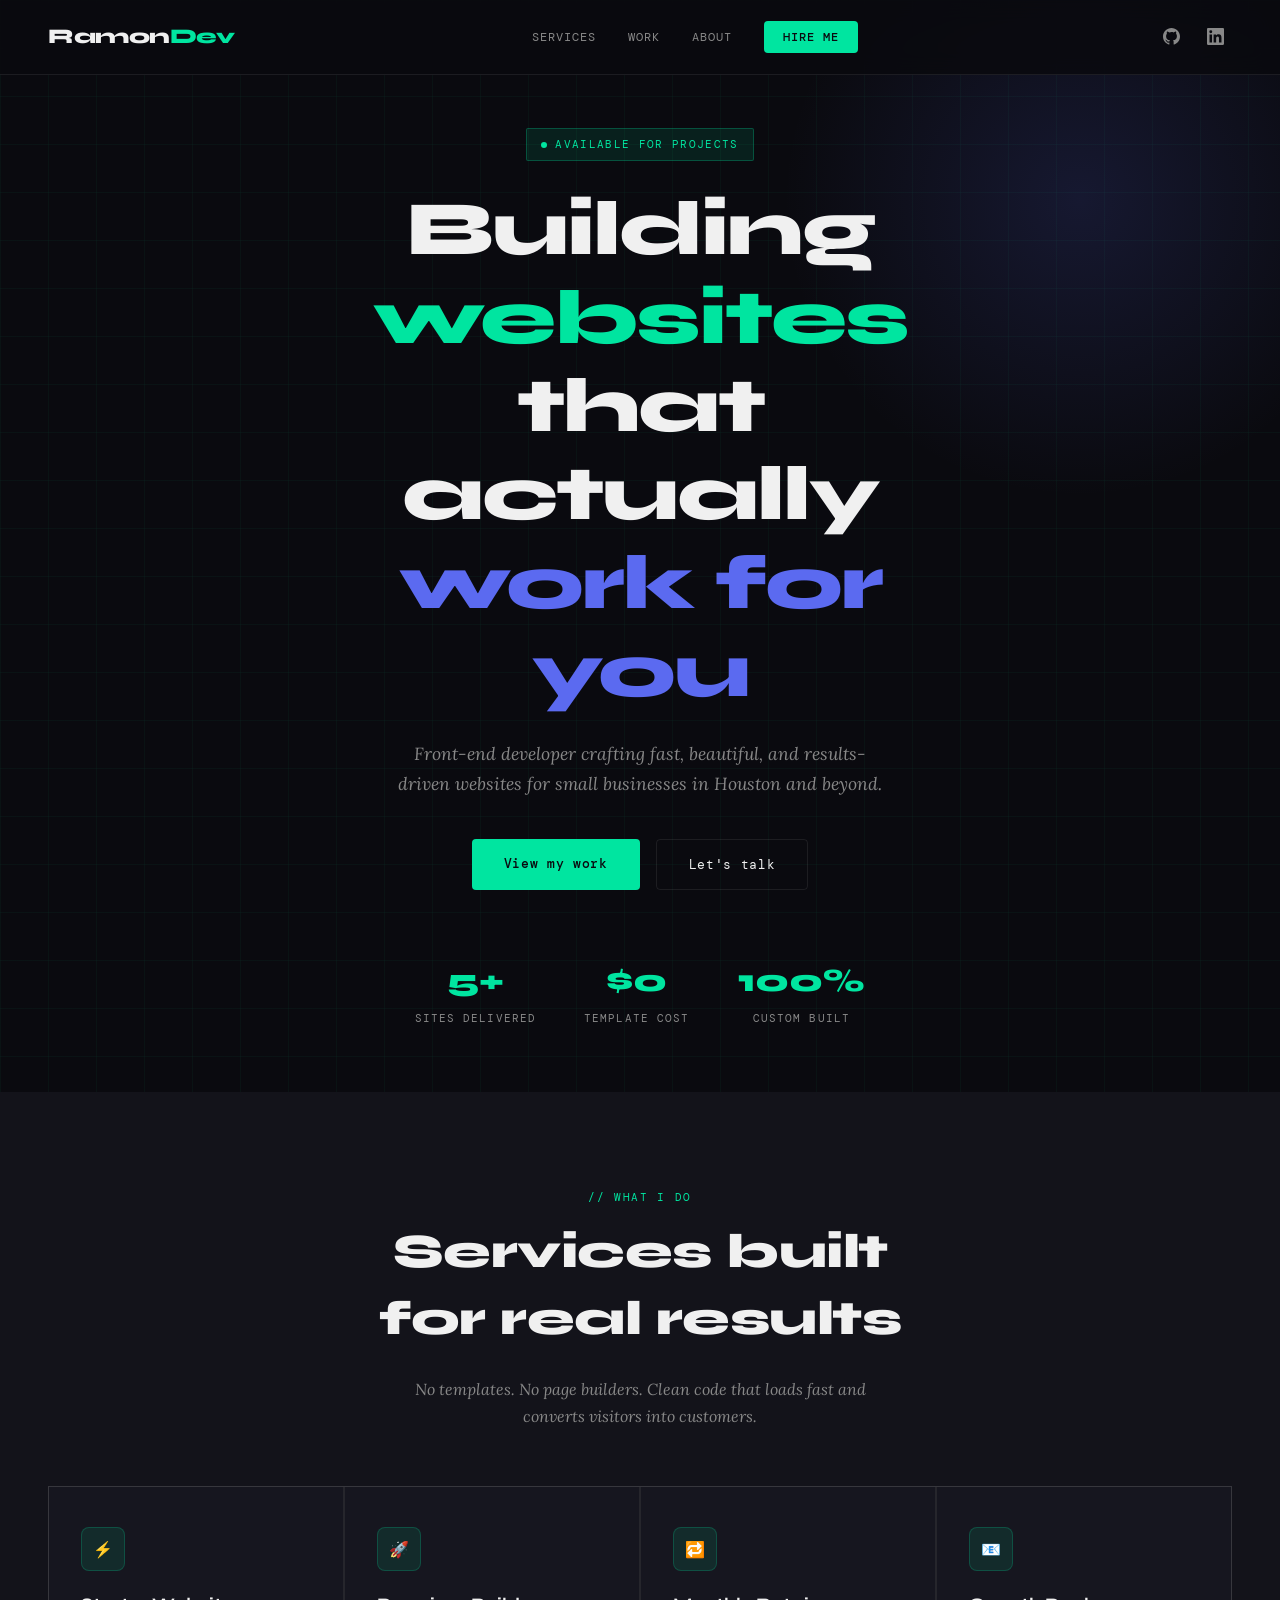
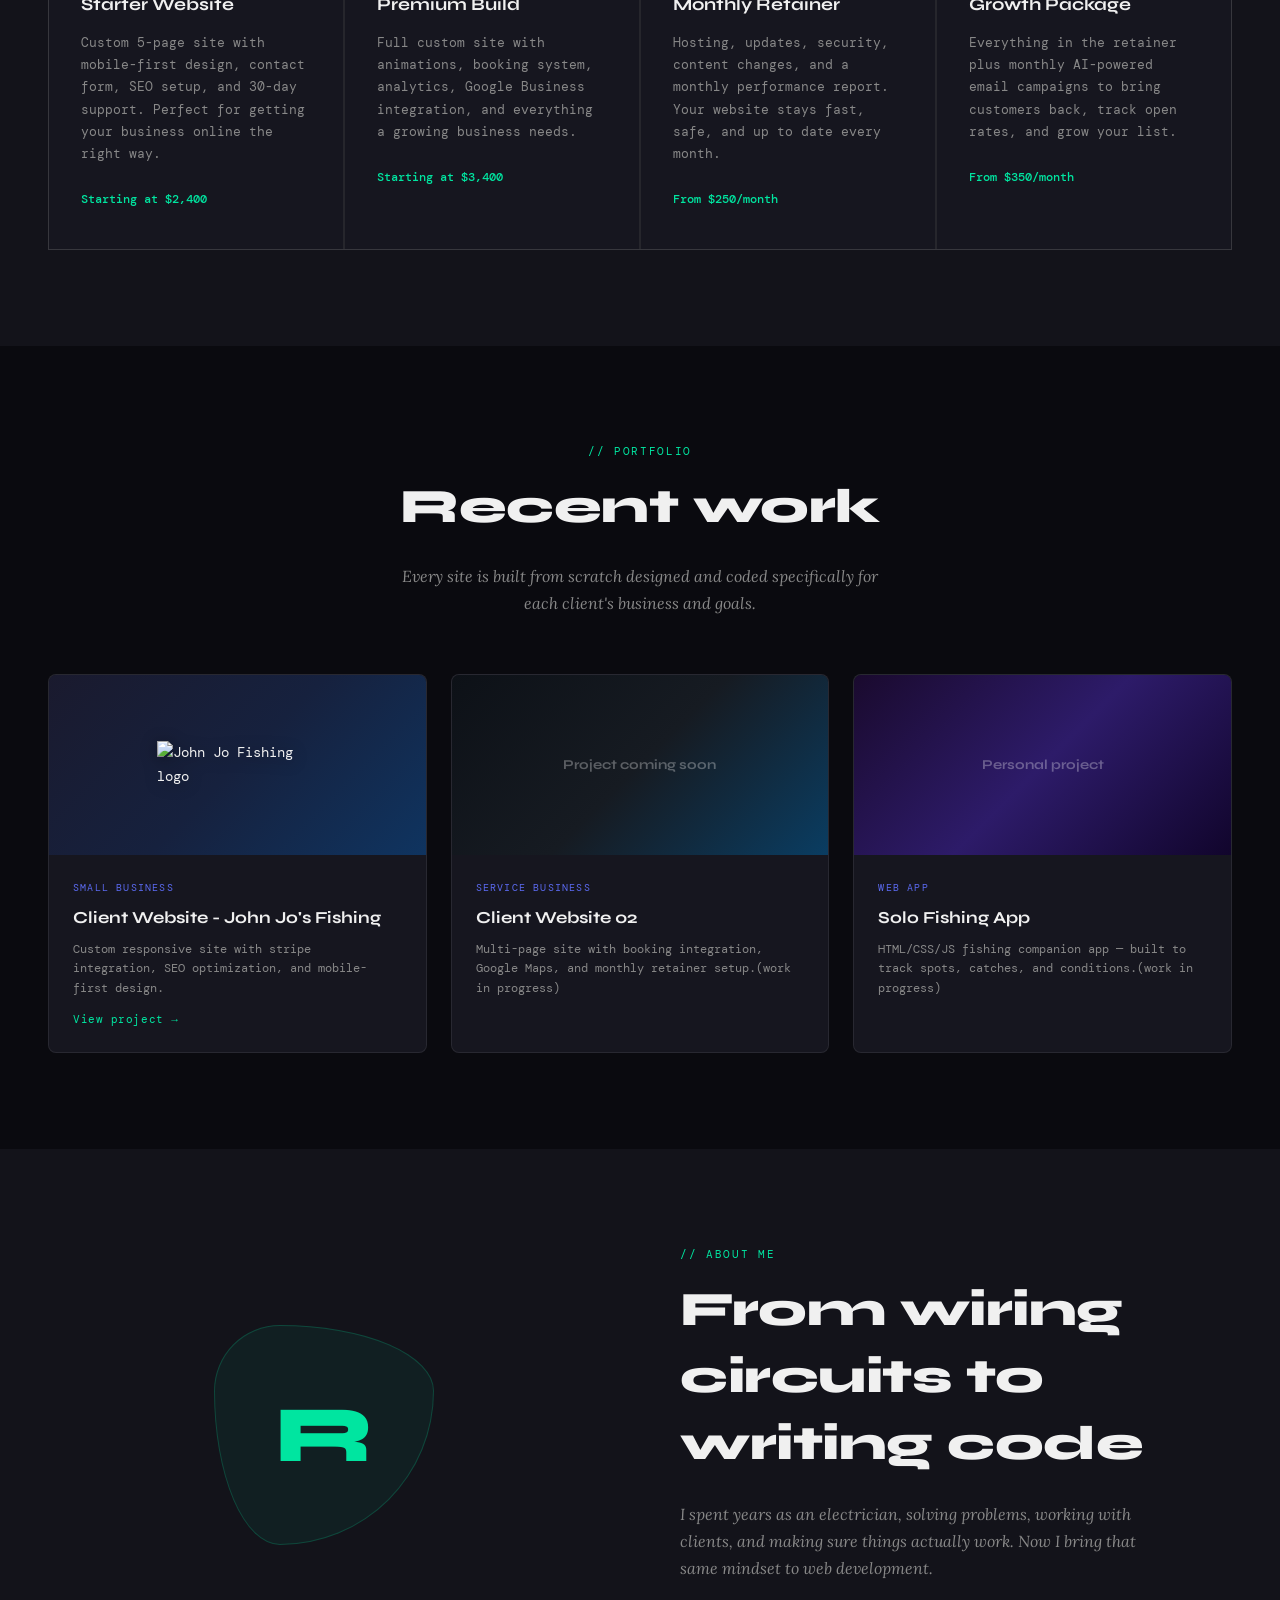
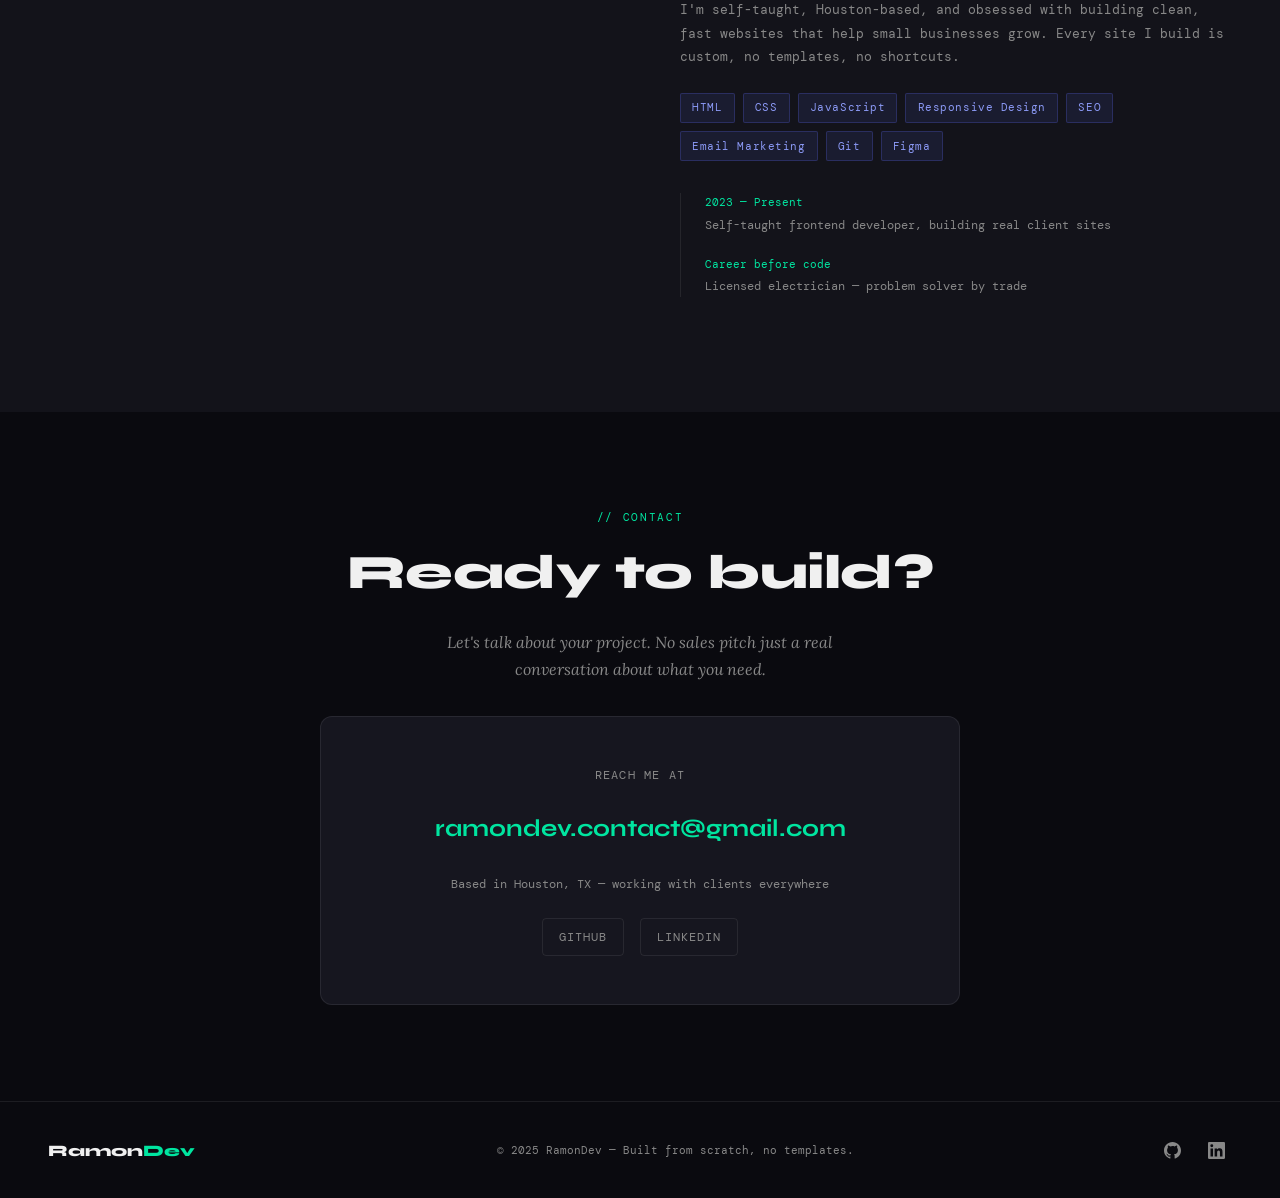
==== index.html @ f4256944 "Initial commit — RamonDev portfolio site" ====
<!DOCTYPE html>
<html lang="en">
<head>
<meta charset="UTF-8">
<meta name="viewport" content="width=device-width, initial-scale=1.0">
<meta name="description" content="Ramon Medina Jr — Front-end developer crafting fast, custom websites for small businesses in Houston and beyond. No templates, no shortcuts.">
<title>RamonDev</title>
<link rel="preconnect" href="https://fonts.googleapis.com">
<link rel="preconnect" href="https://fonts.gstatic.com" crossorigin>
<link href="https://fonts.googleapis.com/css2?family=Syne:wght@400;700;800&family=DM+Mono:wght@400;500&family=Lora:ital,wght@0,400;1,400&display=swap" rel="stylesheet">
<link rel="stylesheet" href="style.css">
<link rel="icon" type="image/svg+xml" href="favicon.svg">
</head>
<body>

<nav>
  <div class="logo">Ramon<span>Dev</span></div>
  <ul id="nav-menu">
    <li><a href="#services">Services</a></li>
    <li><a href="#work">Work</a></li>
    <li><a href="#about">About</a></li>
    <li><a href="#contact" class="nav-cta">Hire me</a></li>
  </ul>
  <div class="nav-social">
    <a href="https://github.com/Ramonmed97" target="_blank" rel="noopener noreferrer" aria-label="GitHub" class="social-icon-link">
      <svg viewBox="0 0 24 24" fill="currentColor" aria-hidden="true"><path d="M12 0C5.374 0 0 5.373 0 12c0 5.302 3.438 9.8 8.207 11.387.599.111.793-.261.793-.577v-2.234c-3.338.726-4.033-1.416-4.033-1.416-.546-1.387-1.333-1.756-1.333-1.756-1.089-.745.083-.729.083-.729 1.205.084 1.839 1.237 1.839 1.237 1.07 1.834 2.807 1.304 3.492.997.107-.775.418-1.305.762-1.604-2.665-.305-5.467-1.334-5.467-5.931 0-1.311.469-2.381 1.236-3.221-.124-.303-.535-1.524.117-3.176 0 0 1.008-.322 3.301 1.23A11.509 11.509 0 0112 5.803c1.02.005 2.047.138 3.006.404 2.291-1.552 3.297-1.23 3.297-1.23.653 1.653.242 2.874.118 3.176.77.84 1.235 1.911 1.235 3.221 0 4.609-2.807 5.624-5.479 5.921.43.372.823 1.102.823 2.222v3.293c0 .319.192.694.801.576C20.566 21.797 24 17.3 24 12c0-6.627-5.373-12-12-12z"/></svg>
    </a>
    <a href="https://www.linkedin.com/in/ramon-medina-jr-62a09b254/" target="_blank" rel="noopener noreferrer" aria-label="LinkedIn" class="social-icon-link">
      <svg viewBox="0 0 24 24" fill="currentColor" aria-hidden="true"><path d="M20.447 20.452h-3.554v-5.569c0-1.328-.027-3.037-1.852-3.037-1.853 0-2.136 1.445-2.136 2.939v5.667H9.351V9h3.414v1.561h.046c.477-.9 1.637-1.85 3.37-1.85 3.601 0 4.267 2.37 4.267 5.455v6.286zM5.337 7.433a2.062 2.062 0 01-2.063-2.065 2.064 2.064 0 112.063 2.065zm1.782 13.019H3.555V9h3.564v11.452zM22.225 0H1.771C.792 0 0 .774 0 1.729v20.542C0 23.227.792 24 1.771 24h20.451C23.2 24 24 23.227 24 22.271V1.729C24 .774 23.2 0 22.222 0h.003z"/></svg>
    </a>
  </div>
  <button class="hamburger" id="hamburger" aria-label="Toggle menu" aria-expanded="false">
    <span></span>
    <span></span>
    <span></span>
  </button>
</nav>

<!-- HERO -->
<section class="hero">
  <div class="hero-grid"></div>
  <div class="hero-glow"></div>
  <div class="hero-content">
    <div class="hero-badge">
      <div class="badge-dot"></div>
      Available for projects
    </div>
    <h1>
      Building <span class="accent">websites</span><br>
      that actually<br>
      <span class="accent2">work for you</span>
    </h1>
    <p class="hero-sub">
      Front-end developer crafting fast, beautiful, and results-driven websites for small businesses in Houston and beyond.
    </p>
    <div class="hero-actions">
      <a href="#work" class="btn-primary">View my work</a>
      <a href="#contact" class="btn-outline">Let's talk</a>
    </div>
    <div class="hero-stats">
      <div>
        <div class="stat-num">5+</div>
        <div class="stat-label">Sites delivered</div>
      </div>
      <div>
        <div class="stat-num">$0</div>
        <div class="stat-label">Template cost</div>
      </div>
      <div>
        <div class="stat-num">100%</div>
        <div class="stat-label">Custom built</div>
      </div>
    </div>
  </div>
</section>

<!-- SERVICES -->
<section class="services" id="services">
  <div class="section-tag">// What I do</div>
  <div class="section-title">Services built<br>for real results</div>
  <p class="section-sub">No templates. No page builders. Clean code that loads fast and converts visitors into customers.</p>

  <div class="services-grid">
    <div class="service-card">
      <div class="service-icon">⚡</div>
      <div class="service-name">Starter Website</div>
      <p class="service-desc">Custom 5-page site with mobile-first design, contact form, SEO setup, and 30-day support. Perfect for getting your business online the right way.</p>
      <div class="service-price">Starting at $2,400</div>
    </div>
    <div class="service-card">
      <div class="service-icon">🚀</div>
      <div class="service-name">Premium Build</div>
      <p class="service-desc">Full custom site with animations, booking system, analytics, Google Business integration, and everything a growing business needs.</p>
      <div class="service-price">Starting at $3,400</div>
    </div>
    <div class="service-card">
      <div class="service-icon">🔁</div>
      <div class="service-name">Monthly Retainer</div>
      <p class="service-desc">Hosting, updates, security, content changes, and a monthly performance report. Your website stays fast, safe, and up to date every month.</p>
      <div class="service-price">From $250/month</div>
    </div>
    <div class="service-card">
      <div class="service-icon">📧</div>
      <div class="service-name">Growth Package</div>
      <p class="service-desc">Everything in the retainer plus monthly AI-powered email campaigns to bring customers back, track open rates, and grow your list.</p>
      <div class="service-price">From $350/month</div>
    </div>
  </div>
</section>

<!-- WORK -->
<section id="work">
  <div class="section-tag">// Portfolio</div>
  <div class="section-title">Recent work</div>
  <p class="section-sub">Every site is built from scratch designed and coded specifically for each client's business and goals.</p>

  <div class="work-grid">
    <a class="project-card" href="https://johnjosfishing.netlify.app/" target="_blank" rel="noopener noreferrer">
      <div class="project-thumb thumb-1">
        <img src="https://johnjosfishing.netlify.app/logo.png" alt="John Jo Fishing logo" class="thumb-logo">
      </div>
      <div class="project-info">
        <div class="project-tag">Small Business</div>
        <div class="project-name">Client Website - John Jo's Fishing</div>
        <p class="project-desc">Custom responsive site with stripe integration, SEO optimization, and mobile-first design.</p>
        <div class="project-link">View project →</div>
      </div>
    </a>
    <div class="project-card">
      <div class="project-thumb thumb-2">
        <div class="thumb-label">Project coming soon</div>
      </div>
      <div class="project-info">
        <div class="project-tag">Service Business</div>
        <div class="project-name">Client Website 02</div>
        <p class="project-desc">Multi-page site with booking integration, Google Maps, and monthly retainer setup.(work in progress)</p>
      </div>
    </div>
    <div class="project-card">
      <div class="project-thumb thumb-3">
        <div class="thumb-label">Personal project</div>
      </div>
      <div class="project-info">
        <div class="project-tag">Web App</div>
        <div class="project-name">Solo Fishing App</div>
        <p class="project-desc">HTML/CSS/JS fishing companion app — built to track spots, catches, and conditions.(work in progress)</p>
      </div>
    </div>
  </div>
</section>

<!-- ABOUT -->
<section class="about" id="about">
  <div class="about-inner">
    <div class="about-visual">
      <div class="about-hex">R</div>
    </div>
    <div>
      <div class="section-tag">// About me</div>
      <div class="section-title">From wiring<br>circuits to<br>writing code</div>
      <p class="section-sub" style="margin-bottom:1rem;">
        I spent years as an electrician, solving problems, working with clients, and making sure things actually work. Now I bring that same mindset to web development.
      </p>
      <p class="about-body">
        I'm self-taught, Houston-based, and obsessed with building clean, fast websites that help small businesses grow. Every site I build is custom, no templates, no shortcuts.
      </p>

      <div class="skills-list">
        <span class="skill-tag">HTML</span>
        <span class="skill-tag">CSS</span>
        <span class="skill-tag">JavaScript</span>
        <span class="skill-tag">Responsive Design</span>
        <span class="skill-tag">SEO</span>
        <span class="skill-tag">Email Marketing</span>
        <span class="skill-tag">Git</span>
        <span class="skill-tag">Figma</span>
      </div>

      <div class="journey-line">
        <div class="journey-item">
          <div class="journey-year">2023 — Present</div>
          <div class="journey-text">Self-taught frontend developer, building real client sites</div>
        </div>
        <div class="journey-item">
          <div class="journey-year">Career before code</div>
          <div class="journey-text">Licensed electrician — problem solver by trade</div>
        </div>
      </div>
    </div>
  </div>
</section>

<!-- CONTACT -->
<section id="contact">
  <div class="contact-inner">
    <div class="section-tag contact-center">// Contact</div>
    <div class="section-title contact-center">Ready to build?</div>
    <p class="section-sub contact-center">
      Let's talk about your project. No sales pitch just a real conversation about what you need.
    </p>
    <div class="contact-card">
      <p class="contact-label">Reach me at</p>
      <a href="mailto:ramondev.contact@gmail.com" class="contact-email">ramondev.contact@gmail.com</a>
      <p class="contact-location">Based in Houston, TX — working with clients everywhere</p>
      <div class="contact-links">
        <a href="https://github.com/Ramonmed97" target="_blank" rel="noopener noreferrer" class="contact-link">GitHub</a>
        <a href="https://www.linkedin.com/in/ramon-medina-jr-62a09b254/" target="_blank" rel="noopener noreferrer" class="contact-link">LinkedIn</a>
      </div>
    </div>
  </div>
</section>

<footer>
  <div class="footer-logo">Ramon<span>Dev</span></div>
  <div>© 2025 RamonDev — Built from scratch, no templates.</div>
  <div class="footer-social">
    <a href="https://github.com/Ramonmed97" target="_blank" rel="noopener noreferrer" aria-label="GitHub" class="social-icon-link">
      <svg viewBox="0 0 24 24" fill="currentColor" aria-hidden="true"><path d="M12 0C5.374 0 0 5.373 0 12c0 5.302 3.438 9.8 8.207 11.387.599.111.793-.261.793-.577v-2.234c-3.338.726-4.033-1.416-4.033-1.416-.546-1.387-1.333-1.756-1.333-1.756-1.089-.745.083-.729.083-.729 1.205.084 1.839 1.237 1.839 1.237 1.07 1.834 2.807 1.304 3.492.997.107-.775.418-1.305.762-1.604-2.665-.305-5.467-1.334-5.467-5.931 0-1.311.469-2.381 1.236-3.221-.124-.303-.535-1.524.117-3.176 0 0 1.008-.322 3.301 1.23A11.509 11.509 0 0112 5.803c1.02.005 2.047.138 3.006.404 2.291-1.552 3.297-1.23 3.297-1.23.653 1.653.242 2.874.118 3.176.77.84 1.235 1.911 1.235 3.221 0 4.609-2.807 5.624-5.479 5.921.43.372.823 1.102.823 2.222v3.293c0 .319.192.694.801.576C20.566 21.797 24 17.3 24 12c0-6.627-5.373-12-12-12z"/></svg>
    </a>
    <a href="https://www.linkedin.com/in/ramon-medina-jr-62a09b254/" target="_blank" rel="noopener noreferrer" aria-label="LinkedIn" class="social-icon-link">
      <svg viewBox="0 0 24 24" fill="currentColor" aria-hidden="true"><path d="M20.447 20.452h-3.554v-5.569c0-1.328-.027-3.037-1.852-3.037-1.853 0-2.136 1.445-2.136 2.939v5.667H9.351V9h3.414v1.561h.046c.477-.9 1.637-1.85 3.37-1.85 3.601 0 4.267 2.37 4.267 5.455v6.286zM5.337 7.433a2.062 2.062 0 01-2.063-2.065 2.064 2.064 0 112.063 2.065zm1.782 13.019H3.555V9h3.564v11.452zM22.225 0H1.771C.792 0 0 .774 0 1.729v20.542C0 23.227.792 24 1.771 24h20.451C23.2 24 24 23.227 24 22.271V1.729C24 .774 23.2 0 22.222 0h.003z"/></svg>
    </a>
  </div>
</footer>

<script src="script.js"></script>
</body>
</html>
---- style.css ----
/* ===========================
   RAMONDEV PORTFOLIO
   style.css
=========================== */

*, *::before, *::after {
  box-sizing: border-box;
  margin: 0;
  padding: 0;
}

:root {
  --bg: #0a0a0f;
  --surface: #13131a;
  --border: rgba(255, 255, 255, 0.08);
  --accent: #00e5a0;
  --accent2: #5b6af0;
  --text: #f0f0f0;
  --muted: #888;
  --card: #16161f;
}

html {
  scroll-behavior: smooth;
}

body {
  background: var(--bg);
  color: var(--text);
  font-family: 'DM Mono', monospace;
  font-size: 14px;
  line-height: 1.7;
  overflow-x: hidden;
  -webkit-text-size-adjust: 100%;
  -webkit-tap-highlight-color: transparent;
}

/* ===========================
   NAVIGATION
=========================== */

nav {
  position: fixed;
  top: 0;
  left: 0;
  right: 0;
  z-index: 100;
  display: flex;
  justify-content: space-between;
  align-items: center;
  padding: 1.2rem 3rem;
  background: rgba(10, 10, 15, 0.85);
  -webkit-backdrop-filter: blur(12px);
  backdrop-filter: blur(12px);
  border-bottom: 1px solid var(--border);
}

.logo {
  font-family: 'Syne', sans-serif;
  font-weight: 800;
  font-size: 1.3rem;
  letter-spacing: -0.5px;
  color: var(--text);
}

.logo span {
  color: var(--accent);
}

nav ul {
  list-style: none;
  display: flex;
  gap: 2rem;
}

nav ul a {
  color: var(--muted);
  text-decoration: none;
  font-size: 12px;
  letter-spacing: 0.08em;
  text-transform: uppercase;
  transition: color 0.2s;
}

nav ul a:hover {
  color: var(--accent);
}

.nav-cta {
  background: var(--accent);
  color: #0a0a0f !important;
  padding: 0.5rem 1.2rem;
  border-radius: 4px;
  font-weight: 500;
  transition: opacity 0.2s !important;
}

.nav-cta:hover {
  opacity: 0.85;
  color: #0a0a0f !important;
}

/* ===========================
   HERO
=========================== */

.hero {
  min-height: 100vh;
  min-height: 100svh;
  display: flex;
  align-items: center;
  justify-content: center;
  padding: 8rem 3rem 4rem;
  position: relative;
  overflow: hidden;
  text-align: center;
}

.hero-grid {
  position: absolute;
  inset: 0;
  background-image:
    linear-gradient(rgba(0, 229, 160, 0.04) 1px, transparent 1px),
    linear-gradient(90deg, rgba(0, 229, 160, 0.04) 1px, transparent 1px);
  background-size: 48px 48px;
  animation: gridShift 20s linear infinite;
}

@keyframes gridShift {
  0%   { transform: translateY(0); }
  100% { transform: translateY(48px); }
}

.hero-glow {
  position: absolute;
  width: 600px;
  height: 600px;
  border-radius: 50%;
  background: radial-gradient(circle, rgba(91, 106, 240, 0.15) 0%, transparent 70%);
  top: -100px;
  right: -100px;
  pointer-events: none;
}

.hero-content {
  position: relative;
  max-width: 720px;
  display: flex;
  flex-direction: column;
  align-items: center;
}

.hero-badge {
  display: inline-flex;
  align-items: center;
  gap: 8px;
  background: rgba(0, 229, 160, 0.1);
  border: 1px solid rgba(0, 229, 160, 0.25);
  color: var(--accent);
  font-size: 11px;
  letter-spacing: 0.12em;
  text-transform: uppercase;
  padding: 0.4rem 0.9rem;
  border-radius: 2px;
  margin-bottom: 1.5rem;
  animation: fadeUp 0.6s ease both;
}

.badge-dot {
  width: 6px;
  height: 6px;
  border-radius: 50%;
  background: var(--accent);
  animation: pulse 2s ease infinite;
}

@keyframes pulse {
  0%, 100% { opacity: 1; transform: scale(1); }
  50%       { opacity: 0.5; transform: scale(0.8); }
}

h1 {
  font-family: 'Syne', sans-serif;
  font-size: clamp(3rem, 6vw, 5rem);
  font-weight: 800;
  line-height: 1.15;
  letter-spacing: -2px;
  margin-bottom: 1.5rem;
  overflow: visible;
  animation: fadeUp 0.6s ease 0.1s both;
}

h1 .accent  { color: var(--accent); }
h1 .accent2 { color: var(--accent2); }

.hero-sub {
  font-family: 'Lora', serif;
  font-style: italic;
  font-size: 1.1rem;
  color: var(--muted);
  max-width: 500px;
  margin: 0 auto 2.5rem;
  animation: fadeUp 0.6s ease 0.2s both;
}

.hero-actions {
  display: flex;
  gap: 1rem;
  flex-wrap: wrap;
  justify-content: center;
  animation: fadeUp 0.6s ease 0.3s both;
}

.btn-primary {
  background: var(--accent);
  color: #0a0a0f;
  padding: 0.85rem 2rem;
  border: none;
  border-radius: 4px;
  font-family: 'DM Mono', monospace;
  font-size: 13px;
  font-weight: 500;
  cursor: pointer;
  letter-spacing: 0.05em;
  transition: transform 0.15s, opacity 0.15s;
  text-decoration: none;
  display: inline-block;
}

.btn-primary:hover {
  opacity: 0.85;
  transform: translateY(-1px);
}

.btn-outline {
  background: transparent;
  color: var(--text);
  padding: 0.85rem 2rem;
  border: 1px solid var(--border);
  border-radius: 4px;
  font-family: 'DM Mono', monospace;
  font-size: 13px;
  cursor: pointer;
  letter-spacing: 0.05em;
  transition: border-color 0.2s, color 0.2s, transform 0.15s;
  text-decoration: none;
  display: inline-block;
}

.btn-outline:hover {
  border-color: var(--accent);
  color: var(--accent);
  transform: translateY(-1px);
}

.hero-stats {
  display: flex;
  gap: 3rem;
  margin-top: 4rem;
  justify-content: center;
  animation: fadeUp 0.6s ease 0.4s both;
}

.stat-num {
  font-family: 'Syne', sans-serif;
  font-size: 2rem;
  font-weight: 800;
  color: var(--accent);
}

.stat-label {
  font-size: 11px;
  color: var(--muted);
  text-transform: uppercase;
  letter-spacing: 0.1em;
}

@keyframes fadeUp {
  from { opacity: 0; transform: translateY(20px); }
  to   { opacity: 1; transform: translateY(0); }
}

/* ===========================
   SHARED SECTION STYLES
=========================== */

section {
  padding: 6rem 3rem;
}

.section-tag {
  font-size: 11px;
  color: var(--accent);
  text-transform: uppercase;
  letter-spacing: 0.15em;
  margin-bottom: 0.75rem;
}

.section-title {
  font-family: 'Syne', sans-serif;
  font-size: clamp(2rem, 4vw, 3rem);
  font-weight: 800;
  letter-spacing: -0.5px;
  margin-bottom: 1rem;
  line-height: 1.4;
  overflow: visible;
  padding-bottom: 0.15em;
  word-break: break-word;
}

.section-sub {
  color: var(--muted);
  font-family: 'Lora', serif;
  font-style: italic;
  font-size: 1rem;
  max-width: 480px;
  margin-bottom: 3.5rem;
}

/* ===========================
   SERVICES
=========================== */

.services {
  background: var(--surface);
}

.services .section-tag,
.services .section-title,
.services .section-sub,
#work .section-tag,
#work .section-title,
#work .section-sub {
  text-align: center;
}

.services .section-sub,
#work .section-sub {
  margin-left: auto;
  margin-right: auto;
}

.services-grid {
  display: grid;
  grid-template-columns: repeat(auto-fit, minmax(260px, 1fr));
  gap: 1.5px;
  background: var(--border);
  border: 1px solid var(--border);
}

.service-card {
  background: var(--card);
  padding: 2.5rem 2rem;
  transition: background 0.2s;
  cursor: default;
  position: relative;
  overflow: hidden;
}

.service-card::before {
  content: '';
  position: absolute;
  top: 0;
  left: 0;
  right: 0;
  height: 2px;
  background: var(--accent);
  transform: scaleX(0);
  transition: transform 0.3s ease;
  transform-origin: left;
}

.service-card:hover {
  background: #1a1a25;
}

.service-card:hover::before {
  transform: scaleX(1);
}

.service-icon {
  font-size: 16px;
  width: 44px;
  height: 44px;
  border-radius: 8px;
  background: rgba(0, 229, 160, 0.1);
  display: flex;
  align-items: center;
  justify-content: center;
  margin-bottom: 1.2rem;
  border: 1px solid rgba(0, 229, 160, 0.2);
}

.service-name {
  font-family: 'Syne', sans-serif;
  font-size: 1.1rem;
  font-weight: 700;
  margin-bottom: 0.75rem;
}

.service-desc {
  color: var(--muted);
  font-size: 13px;
  line-height: 1.7;
  margin-bottom: 1.5rem;
}

.service-price {
  color: var(--accent);
  font-size: 12px;
  font-weight: 500;
}

/* ===========================
   WORK / PORTFOLIO
=========================== */

.work-grid {
  display: grid;
  grid-template-columns: repeat(auto-fit, minmax(300px, 1fr));
  gap: 1.5rem;
}

.project-card {
  background: var(--card);
  border: 1px solid var(--border);
  border-radius: 8px;
  overflow: hidden;
  transition: border-color 0.2s, transform 0.2s;
  cursor: pointer;
}

.project-card:hover {
  border-color: rgba(0, 229, 160, 0.3);
  transform: translateY(-3px);
}

.project-thumb {
  height: 180px;
  display: flex;
  align-items: center;
  justify-content: center;
  position: relative;
  overflow: hidden;
}

.thumb-1 { background: linear-gradient(135deg, #1a1a2e 0%, #16213e 50%, #0f3460 100%); }
.thumb-2 { background: linear-gradient(135deg, #0d1117 0%, #161b22 50%, #0a3d62 100%); }
.thumb-3 { background: linear-gradient(135deg, #1a0a2e 0%, #2d1b69 50%, #11052c 100%); }

.thumb-label {
  position: relative;
  z-index: 2;
  font-family: 'Syne', sans-serif;
  font-size: 0.85rem;
  font-weight: 700;
  color: rgba(255, 255, 255, 0.3);
}

.thumb-logo {
  max-width: 160px;
  max-height: 120px;
  object-fit: contain;
  filter: drop-shadow(0 2px 8px rgba(0,0,0,0.4));
}

.project-info {
  padding: 1.5rem;
}

.project-tag {
  font-size: 10px;
  color: var(--accent2);
  text-transform: uppercase;
  letter-spacing: 0.12em;
  margin-bottom: 0.5rem;
}

.project-name {
  font-family: 'Syne', sans-serif;
  font-weight: 700;
  font-size: 1.05rem;
  margin-bottom: 0.5rem;
}

.project-desc {
  color: var(--muted);
  font-size: 12px;
  line-height: 1.6;
}

.project-link {
  color: var(--accent);
  font-size: 11px;
  margin-top: 0.75rem;
  letter-spacing: 0.05em;
}

a.project-card {
  text-decoration: none;
  color: inherit;
  display: block;
}

/* ===========================
   ABOUT
=========================== */

.about {
  background: var(--surface);
}

.about-inner {
  display: grid;
  grid-template-columns: 1fr 1fr;
  gap: 5rem;
  align-items: start;
  overflow: visible;
}

.about-inner > div {
  overflow: visible;
  min-width: 0;
}

.about-visual {
  position: relative;
  height: 380px;
  display: flex;
  align-items: center;
  justify-content: center;
}

.about-hex {
  width: 220px;
  height: 220px;
  background: rgba(0, 229, 160, 0.06);
  border: 1px solid rgba(0, 229, 160, 0.2);
  border-radius: 30% 70% 70% 30% / 30% 30% 70% 70%;
  display: flex;
  align-items: center;
  justify-content: center;
  font-family: 'Syne', sans-serif;
  font-size: 5rem;
  font-weight: 800;
  color: var(--accent);
  animation: morph 8s ease infinite;
}

@keyframes morph {
  0%, 100% { border-radius: 30% 70% 70% 30% / 30% 30% 70% 70%; }
  50%       { border-radius: 70% 30% 30% 70% / 70% 70% 30% 30%; }
}

.about-body {
  color: var(--muted);
  font-size: 13px;
  line-height: 1.8;
}

.skills-list {
  display: flex;
  flex-wrap: wrap;
  gap: 0.5rem;
  margin-top: 1.5rem;
}

.skill-tag {
  background: rgba(91, 106, 240, 0.1);
  border: 1px solid rgba(91, 106, 240, 0.25);
  color: #8b99f5;
  font-size: 11px;
  padding: 0.3rem 0.7rem;
  border-radius: 2px;
  letter-spacing: 0.05em;
}

.journey-line {
  margin-top: 2rem;
  border-left: 1px solid var(--border);
  padding-left: 1.5rem;
}

.journey-item {
  margin-bottom: 1.2rem;
}

.journey-year {
  color: var(--accent);
  font-size: 11px;
  margin-bottom: 0.2rem;
}

.journey-text {
  color: var(--muted);
  font-size: 12px;
}

/* ===========================
   CONTACT
=========================== */

.contact-inner {
  max-width: 640px;
  margin: 0 auto;
  text-align: center;
  overflow: visible;
}

.contact-center {
  text-align: center;
}

.contact-inner .section-sub {
  margin: 0 auto 0;
  text-align: center;
}

.contact-card {
  background: var(--card);
  border: 1px solid var(--border);
  border-radius: 12px;
  padding: 3rem;
  margin-top: 2rem;
}

.contact-label {
  color: var(--muted);
  font-size: 12px;
  text-transform: uppercase;
  letter-spacing: 0.1em;
}

.contact-email {
  font-family: 'Syne', sans-serif;
  font-size: 1.5rem;
  font-weight: 700;
  color: var(--accent);
  margin: 1.5rem 0;
  display: block;
  text-decoration: none;
}

.contact-email:hover {
  text-decoration: underline;
}

.contact-location {
  color: var(--muted);
  font-size: 12px;
}

.contact-links {
  display: flex;
  gap: 1rem;
  justify-content: center;
  margin-top: 1.5rem;
  flex-wrap: wrap;
}

.contact-link {
  color: var(--muted);
  text-decoration: none;
  font-size: 12px;
  letter-spacing: 0.08em;
  text-transform: uppercase;
  padding: 0.5rem 1rem;
  border: 1px solid var(--border);
  border-radius: 4px;
  transition: color 0.2s, border-color 0.2s;
}

.contact-link:hover {
  color: var(--accent);
  border-color: rgba(0, 229, 160, 0.3);
}

/* ===========================
   FOOTER
=========================== */

footer {
  padding: 2rem 3rem;
  border-top: 1px solid var(--border);
  display: flex;
  justify-content: space-between;
  align-items: center;
  color: var(--muted);
  font-size: 11px;
}

.footer-logo {
  font-family: 'Syne', sans-serif;
  font-weight: 800;
  font-size: 1rem;
  color: var(--text);
}

.footer-logo span {
  color: var(--accent);
}

/* ===========================
   SCROLL REVEAL (JS hook)
=========================== */

.reveal {
  opacity: 0;
  transform: translateY(24px);
  transition: opacity 0.6s ease, transform 0.6s ease;
}

.reveal.visible {
  opacity: 1;
  transform: translateY(0);
}

/* ===========================
   SOCIAL ICONS (NAV + FOOTER)
=========================== */

.nav-social {
  display: flex;
  align-items: center;
  gap: 0.75rem;
}

.social-icon-link {
  display: flex;
  align-items: center;
  justify-content: center;
  color: var(--muted);
  transition: color 0.2s;
  min-width: 32px;
  min-height: 32px;
}

.social-icon-link:hover {
  color: var(--accent);
}

.social-icon-link svg {
  width: 17px;
  height: 17px;
}

.footer-social {
  display: flex;
  align-items: center;
  gap: 0.75rem;
}

/* ===========================
   HAMBURGER
=========================== */

.hamburger {
  display: none;
  flex-direction: column;
  justify-content: center;
  gap: 5px;
  background: none;
  border: none;
  cursor: pointer;
  padding: 6px;
  min-width: 44px;
  min-height: 44px;
  align-items: center;
}

.hamburger span {
  display: block;
  width: 22px;
  height: 2px;
  background: var(--text);
  border-radius: 2px;
  transition: transform 0.3s ease, opacity 0.3s ease;
}

.hamburger.open span:nth-child(1) { transform: translateY(7px) rotate(45deg); }
.hamburger.open span:nth-child(2) { opacity: 0; transform: scaleX(0); }
.hamburger.open span:nth-child(3) { transform: translateY(-7px) rotate(-45deg); }

/* ===========================
   RESPONSIVE — TABLET
=========================== */

@media (max-width: 1024px) {
  nav { padding: 1.2rem 2rem; }
  .hero { padding: 7rem 2rem 4rem; }
  section { padding: 5rem 2rem; }
  .about-inner { gap: 3rem; }
  footer { padding: 2rem; }
}

/* ===========================
   RESPONSIVE — MOBILE
=========================== */

@media (max-width: 700px) {
  nav {
    padding: 1rem 1.5rem;
  }

  .hamburger {
    display: flex;
  }

  nav ul {
    display: none;
    position: fixed;
    top: 57px;
    left: 0;
    right: 0;
    background: rgba(10, 10, 15, 0.98);
    -webkit-backdrop-filter: blur(12px);
    backdrop-filter: blur(12px);
    border-bottom: 1px solid var(--border);
    flex-direction: column;
    gap: 0;
    padding: 0.5rem 1.5rem 1.5rem;
    z-index: 99;
  }

  nav ul.open {
    display: flex;
  }

  nav ul li {
    border-bottom: 1px solid var(--border);
  }

  nav ul li:last-child {
    border-bottom: none;
    padding-top: 0.75rem;
  }

  nav ul a {
    display: block;
    padding: 0.9rem 0;
    font-size: 13px;
  }

  .nav-cta {
    display: block;
    text-align: center;
    padding: 0.75rem 1rem !important;
  }

  .hero {
    padding: 7rem 1.5rem 3rem;
  }

  h1 {
    font-size: clamp(2.4rem, 10vw, 3.5rem);
  }

  .hero-stats {
    gap: 1.5rem;
    flex-wrap: wrap;
    justify-content: center;
  }

  .btn-primary,
  .btn-outline {
    min-height: 44px;
    padding: 0.85rem 1.5rem;
    width: 100%;
    text-align: center;
  }

  .hero-actions {
    flex-direction: column;
    width: 100%;
  }

  section {
    padding: 4rem 1.5rem;
  }

  .services-grid {
    grid-template-columns: 1fr;
  }

  .work-grid {
    grid-template-columns: 1fr;
  }

  .about-inner {
    grid-template-columns: 1fr;
  }

  .about-visual {
    height: auto;
    margin-bottom: 1.5rem;
  }

  .contact-card {
    padding: 2rem 1.25rem;
  }

  .contact-email {
    font-size: 1.15rem;
    word-break: break-all;
  }

  .contact-links {
    flex-direction: column;
    align-items: center;
  }

  footer {
    flex-direction: column;
    gap: 0.5rem;
    text-align: center;
    padding: 1.5rem;
  }

  .nav-social {
    display: none;
  }
}
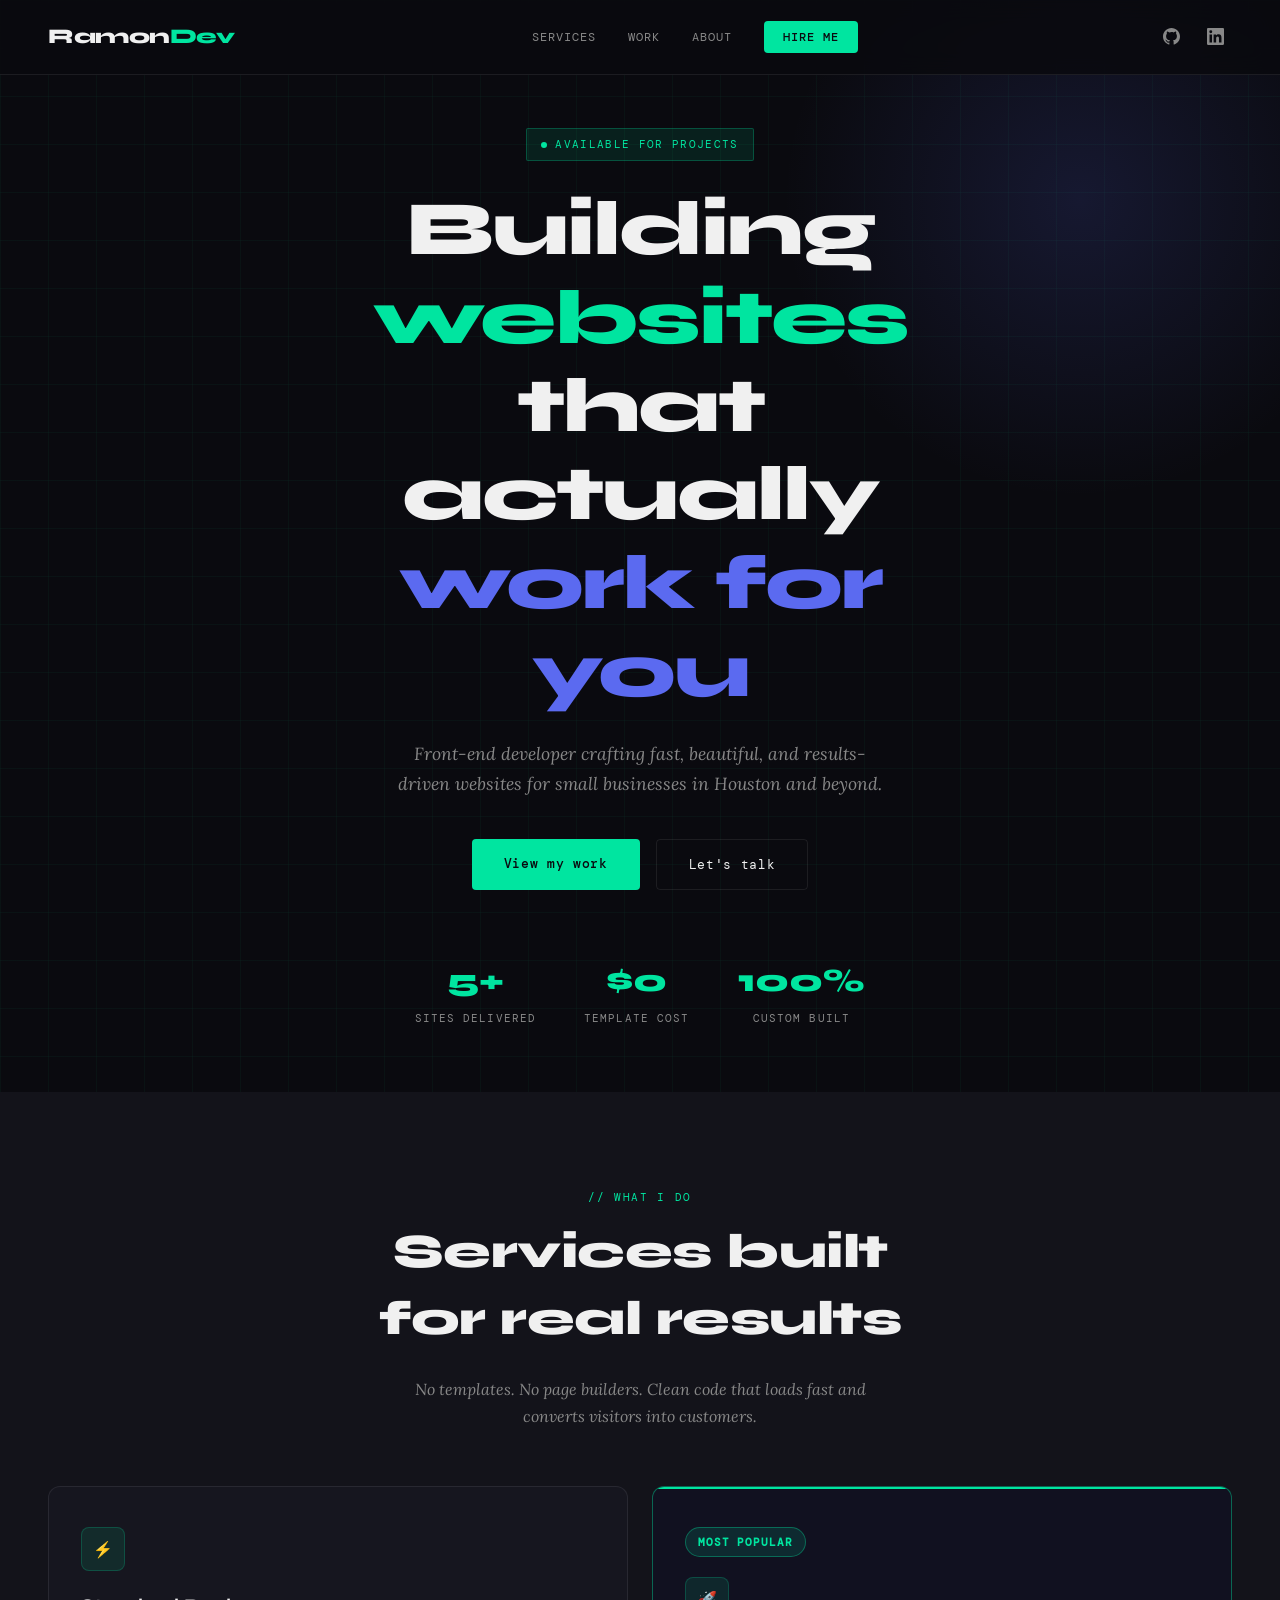
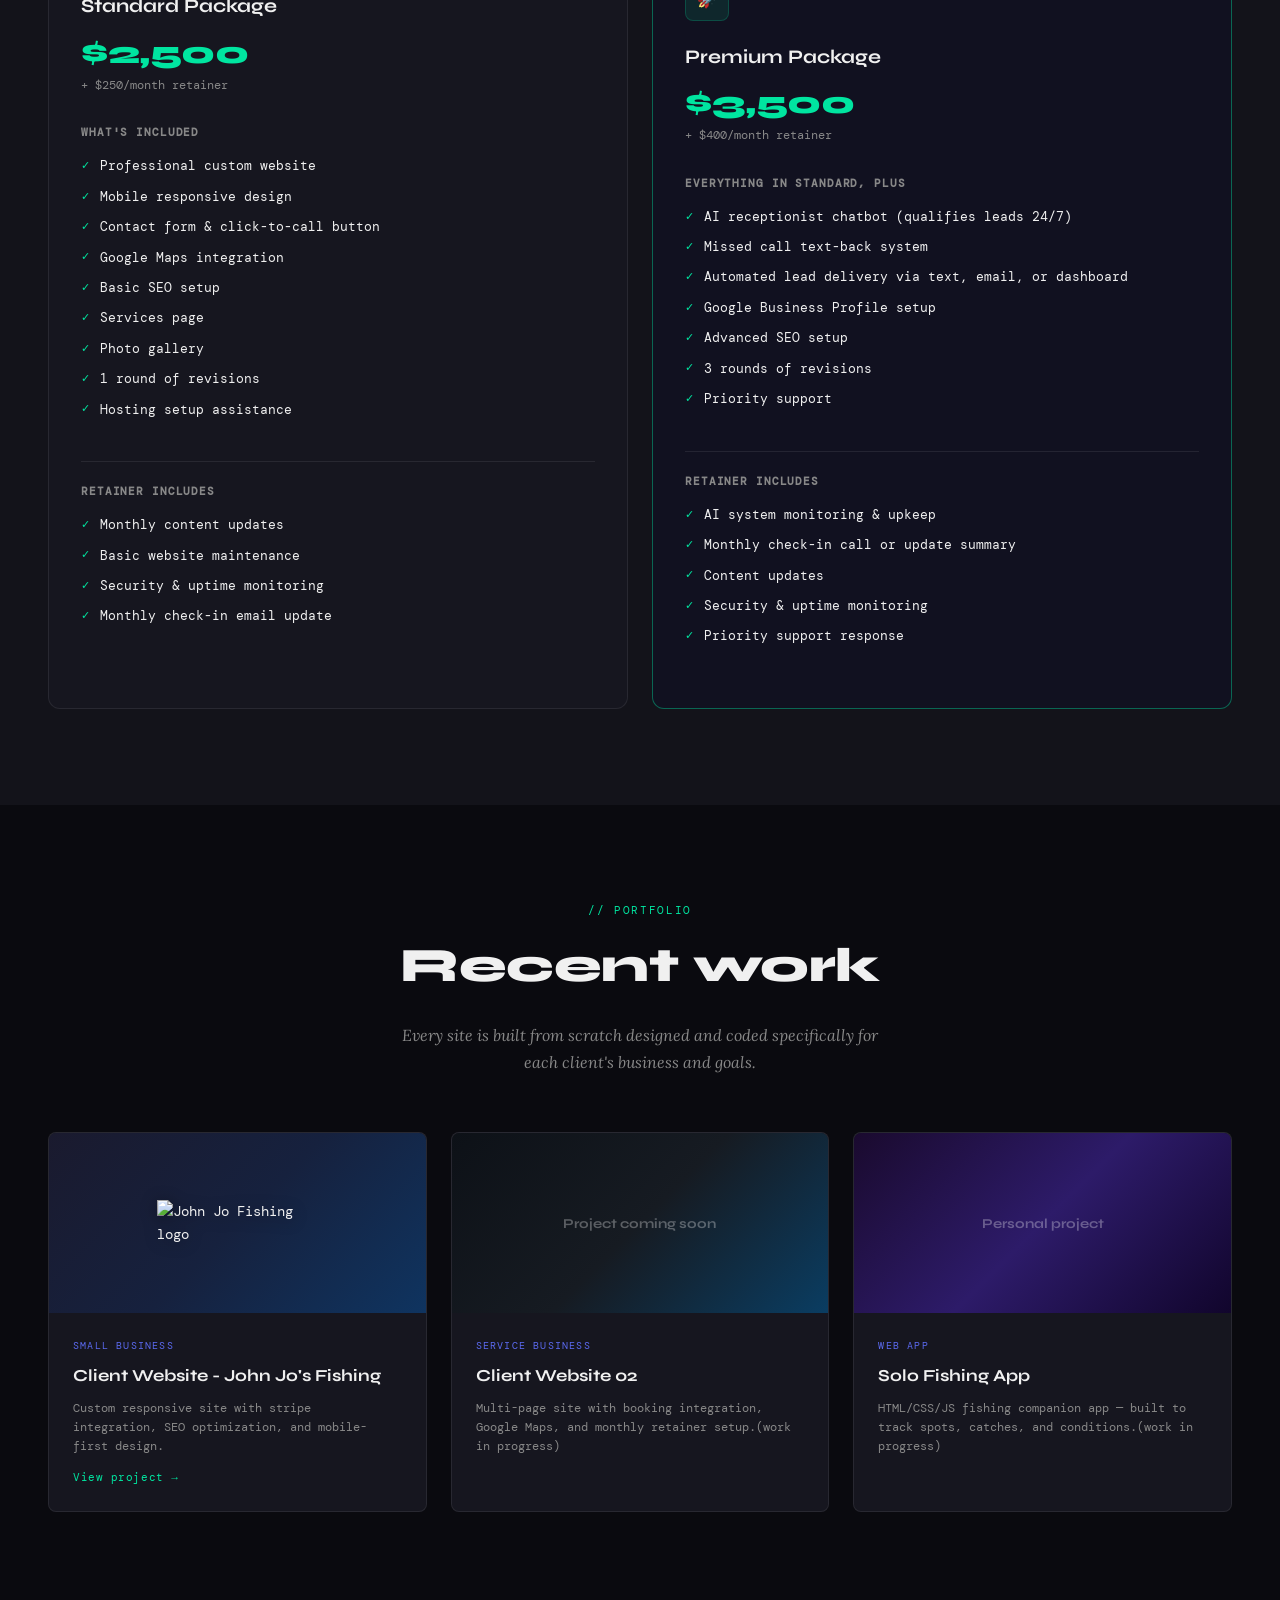
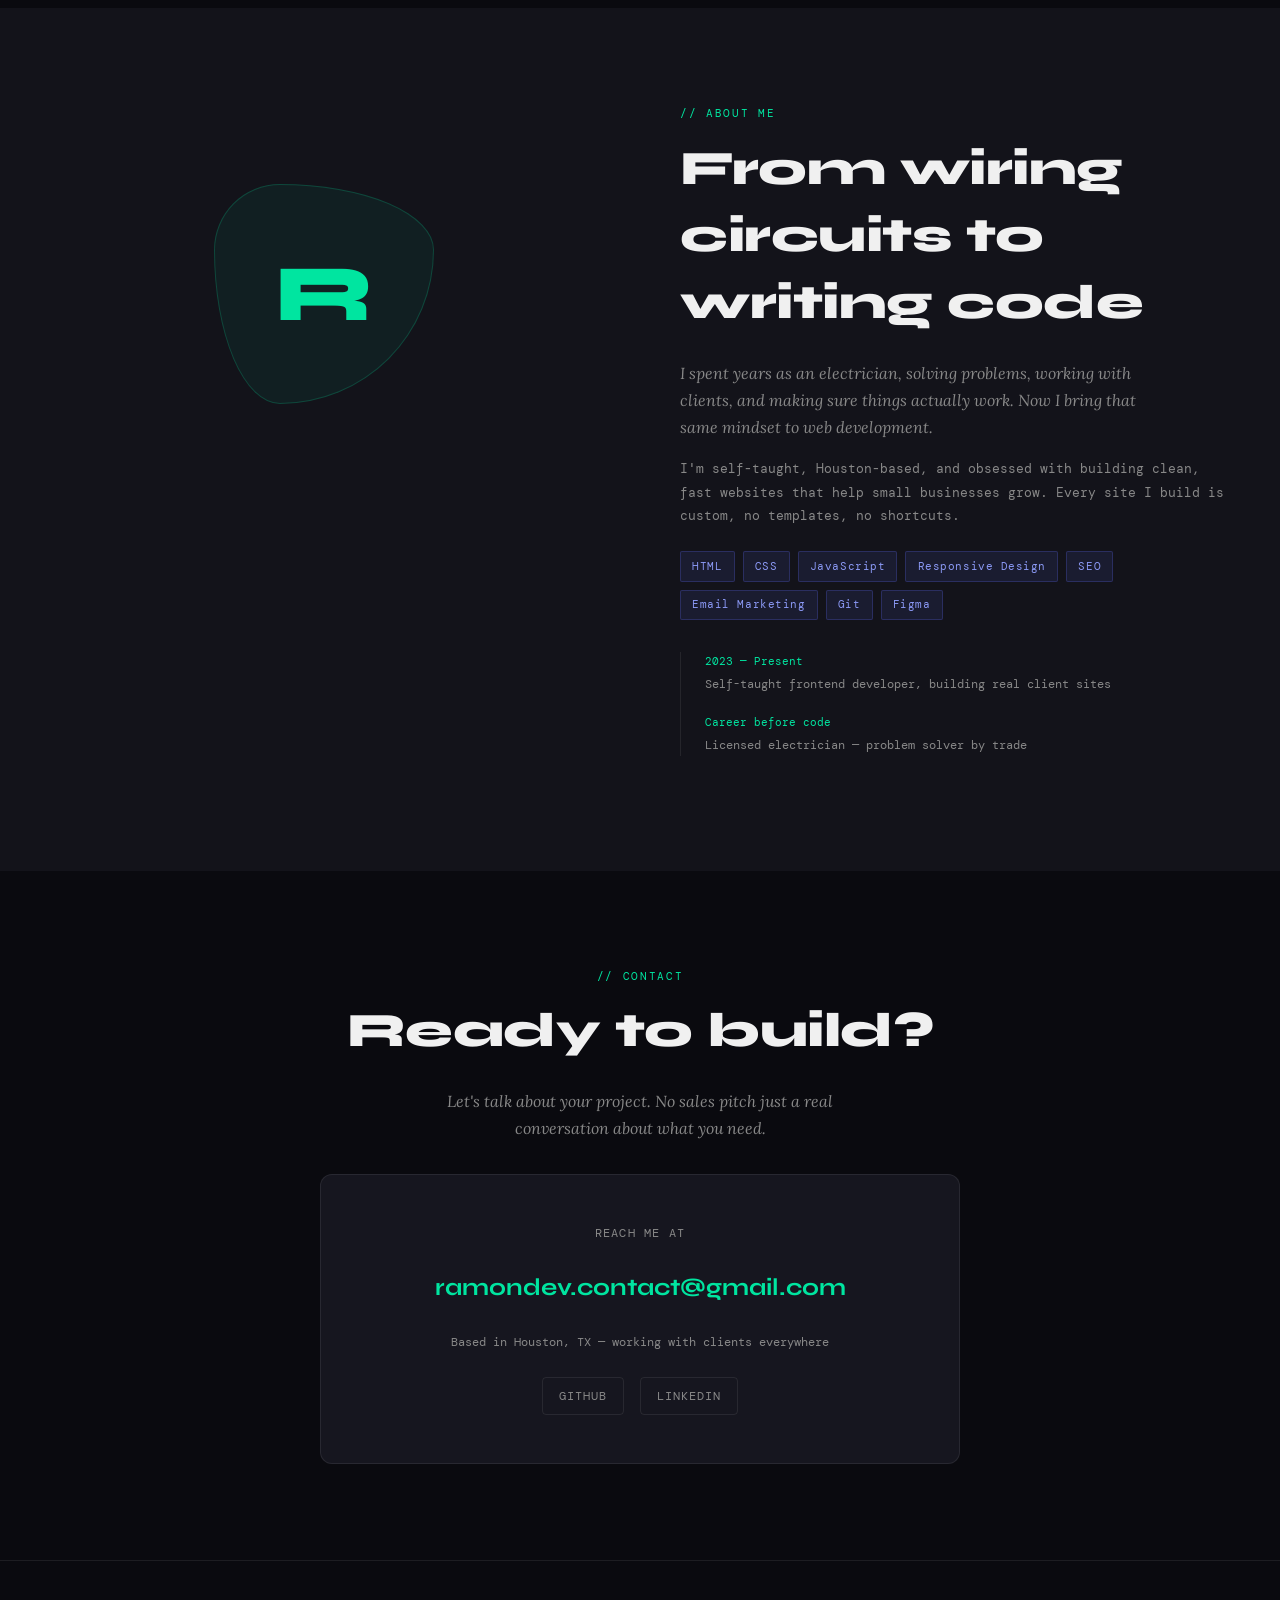
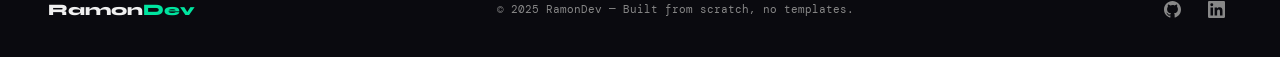
==== commit 99718dce: "update services section with new pricing packages" ====
--- a/index.html
+++ b/index.html
@@ -81,30 +81,73 @@
   <p class="section-sub">No templates. No page builders. Clean code that loads fast and converts visitors into customers.</p>
 
   <div class="services-grid">
+
+    <!-- Standard Package -->
     <div class="service-card">
       <div class="service-icon">⚡</div>
-      <div class="service-name">Starter Website</div>
-      <p class="service-desc">Custom 5-page site with mobile-first design, contact form, SEO setup, and 30-day support. Perfect for getting your business online the right way.</p>
-      <div class="service-price">Starting at $2,400</div>
-    </div>
-    <div class="service-card">
+      <div class="service-name">Standard Package</div>
+      <div class="service-price-block">
+        <span class="service-price-main">$2,500</span>
+        <span class="service-price-retainer">+ $250/month retainer</span>
+      </div>
+
+      <div class="service-section-label">What's included</div>
+      <ul class="service-list">
+        <li>Professional custom website</li>
+        <li>Mobile responsive design</li>
+        <li>Contact form &amp; click-to-call button</li>
+        <li>Google Maps integration</li>
+        <li>Basic SEO setup</li>
+        <li>Services page</li>
+        <li>Photo gallery</li>
+        <li>1 round of revisions</li>
+        <li>Hosting setup assistance</li>
+      </ul>
+
+      <div class="service-divider"></div>
+
+      <div class="service-section-label">Retainer includes</div>
+      <ul class="service-list">
+        <li>Monthly content updates</li>
+        <li>Basic website maintenance</li>
+        <li>Security &amp; uptime monitoring</li>
+        <li>Monthly check-in email update</li>
+      </ul>
+    </div>
+
+    <!-- Premium Package -->
+    <div class="service-card service-card--featured">
+      <div class="service-badge">Most Popular</div>
       <div class="service-icon">🚀</div>
-      <div class="service-name">Premium Build</div>
-      <p class="service-desc">Full custom site with animations, booking system, analytics, Google Business integration, and everything a growing business needs.</p>
-      <div class="service-price">Starting at $3,400</div>
-    </div>
-    <div class="service-card">
-      <div class="service-icon">🔁</div>
-      <div class="service-name">Monthly Retainer</div>
-      <p class="service-desc">Hosting, updates, security, content changes, and a monthly performance report. Your website stays fast, safe, and up to date every month.</p>
-      <div class="service-price">From $250/month</div>
-    </div>
-    <div class="service-card">
-      <div class="service-icon">📧</div>
-      <div class="service-name">Growth Package</div>
-      <p class="service-desc">Everything in the retainer plus monthly AI-powered email campaigns to bring customers back, track open rates, and grow your list.</p>
-      <div class="service-price">From $350/month</div>
-    </div>
+      <div class="service-name">Premium Package</div>
+      <div class="service-price-block">
+        <span class="service-price-main">$3,500</span>
+        <span class="service-price-retainer">+ $400/month retainer</span>
+      </div>
+
+      <div class="service-section-label">Everything in Standard, plus</div>
+      <ul class="service-list">
+        <li>AI receptionist chatbot (qualifies leads 24/7)</li>
+        <li>Missed call text-back system</li>
+        <li>Automated lead delivery via text, email, or dashboard</li>
+        <li>Google Business Profile setup</li>
+        <li>Advanced SEO setup</li>
+        <li>3 rounds of revisions</li>
+        <li>Priority support</li>
+      </ul>
+
+      <div class="service-divider"></div>
+
+      <div class="service-section-label">Retainer includes</div>
+      <ul class="service-list">
+        <li>AI system monitoring &amp; upkeep</li>
+        <li>Monthly check-in call or update summary</li>
+        <li>Content updates</li>
+        <li>Security &amp; uptime monitoring</li>
+        <li>Priority support response</li>
+      </ul>
+    </div>
+
   </div>
 </section>
 
--- a/style.css
+++ b/style.css
@@ -342,19 +342,22 @@
 
 .services-grid {
   display: grid;
-  grid-template-columns: repeat(auto-fit, minmax(260px, 1fr));
-  gap: 1.5px;
-  background: var(--border);
-  border: 1px solid var(--border);
+  grid-template-columns: 1fr 1fr;
+  gap: 1.5rem;
+  margin-top: 2.5rem;
 }
 
 .service-card {
   background: var(--card);
+  border: 1px solid var(--border);
+  border-radius: 12px;
   padding: 2.5rem 2rem;
-  transition: background 0.2s;
+  transition: background 0.2s, border-color 0.2s;
   cursor: default;
   position: relative;
   overflow: hidden;
+  display: flex;
+  flex-direction: column;
 }
 
 .service-card::before {
@@ -378,6 +381,30 @@
   transform: scaleX(1);
 }
 
+.service-card--featured {
+  border-color: rgba(0, 229, 160, 0.4);
+  background: #111120;
+}
+
+.service-card--featured::before {
+  transform: scaleX(1);
+}
+
+.service-badge {
+  display: inline-block;
+  background: rgba(0, 229, 160, 0.12);
+  border: 1px solid rgba(0, 229, 160, 0.35);
+  color: var(--accent);
+  font-size: 11px;
+  font-weight: 600;
+  letter-spacing: 0.08em;
+  text-transform: uppercase;
+  padding: 0.3rem 0.75rem;
+  border-radius: 20px;
+  margin-bottom: 1.25rem;
+  width: fit-content;
+}
+
 .service-icon {
   font-size: 16px;
   width: 44px;
@@ -393,22 +420,68 @@
 
 .service-name {
   font-family: 'Syne', sans-serif;
-  font-size: 1.1rem;
+  font-size: 1.2rem;
   font-weight: 700;
   margin-bottom: 0.75rem;
 }
 
-.service-desc {
-  color: var(--muted);
+.service-price-block {
+  margin-bottom: 1.75rem;
+}
+
+.service-price-main {
+  display: block;
+  font-family: 'Syne', sans-serif;
+  font-size: 2rem;
+  font-weight: 800;
+  color: var(--accent);
+  line-height: 1.1;
+}
+
+.service-price-retainer {
+  font-size: 12px;
+  color: var(--muted);
+  margin-top: 0.3rem;
+  display: block;
+}
+
+.service-section-label {
+  font-size: 11px;
+  font-weight: 600;
+  letter-spacing: 0.08em;
+  text-transform: uppercase;
+  color: var(--muted);
+  margin-bottom: 0.6rem;
+}
+
+.service-list {
+  list-style: none;
+  padding: 0;
+  margin: 0 0 1rem;
+}
+
+.service-list li {
   font-size: 13px;
-  line-height: 1.7;
-  margin-bottom: 1.5rem;
-}
-
-.service-price {
-  color: var(--accent);
-  font-size: 12px;
-  font-weight: 500;
+  color: var(--text);
+  line-height: 1.6;
+  padding: 0.3rem 0;
+  padding-left: 1.2rem;
+  position: relative;
+}
+
+.service-list li::before {
+  content: '✓';
+  position: absolute;
+  left: 0;
+  color: var(--accent);
+  font-size: 11px;
+  top: 0.35rem;
+}
+
+.service-divider {
+  border: none;
+  border-top: 1px solid var(--border);
+  margin: 1.25rem 0;
 }
 
 /* ===========================
@@ -633,12 +706,14 @@
 
 .contact-email {
   font-family: 'Syne', sans-serif;
-  font-size: 1.5rem;
+  font-size: clamp(0.95rem, 3.5vw, 1.5rem);
   font-weight: 700;
   color: var(--accent);
   margin: 1.5rem 0;
   display: block;
   text-decoration: none;
+  word-break: break-all;
+  overflow-wrap: anywhere;
 }
 
 .contact-email:hover {
@@ -880,6 +955,7 @@
 
   .services-grid {
     grid-template-columns: 1fr;
+    gap: 1rem;
   }
 
   .work-grid {
@@ -896,12 +972,11 @@
   }
 
   .contact-card {
-    padding: 2rem 1.25rem;
+    padding: 1.75rem 1rem;
   }
 
   .contact-email {
-    font-size: 1.15rem;
-    word-break: break-all;
+    margin: 1rem 0;
   }
 
   .contact-links {
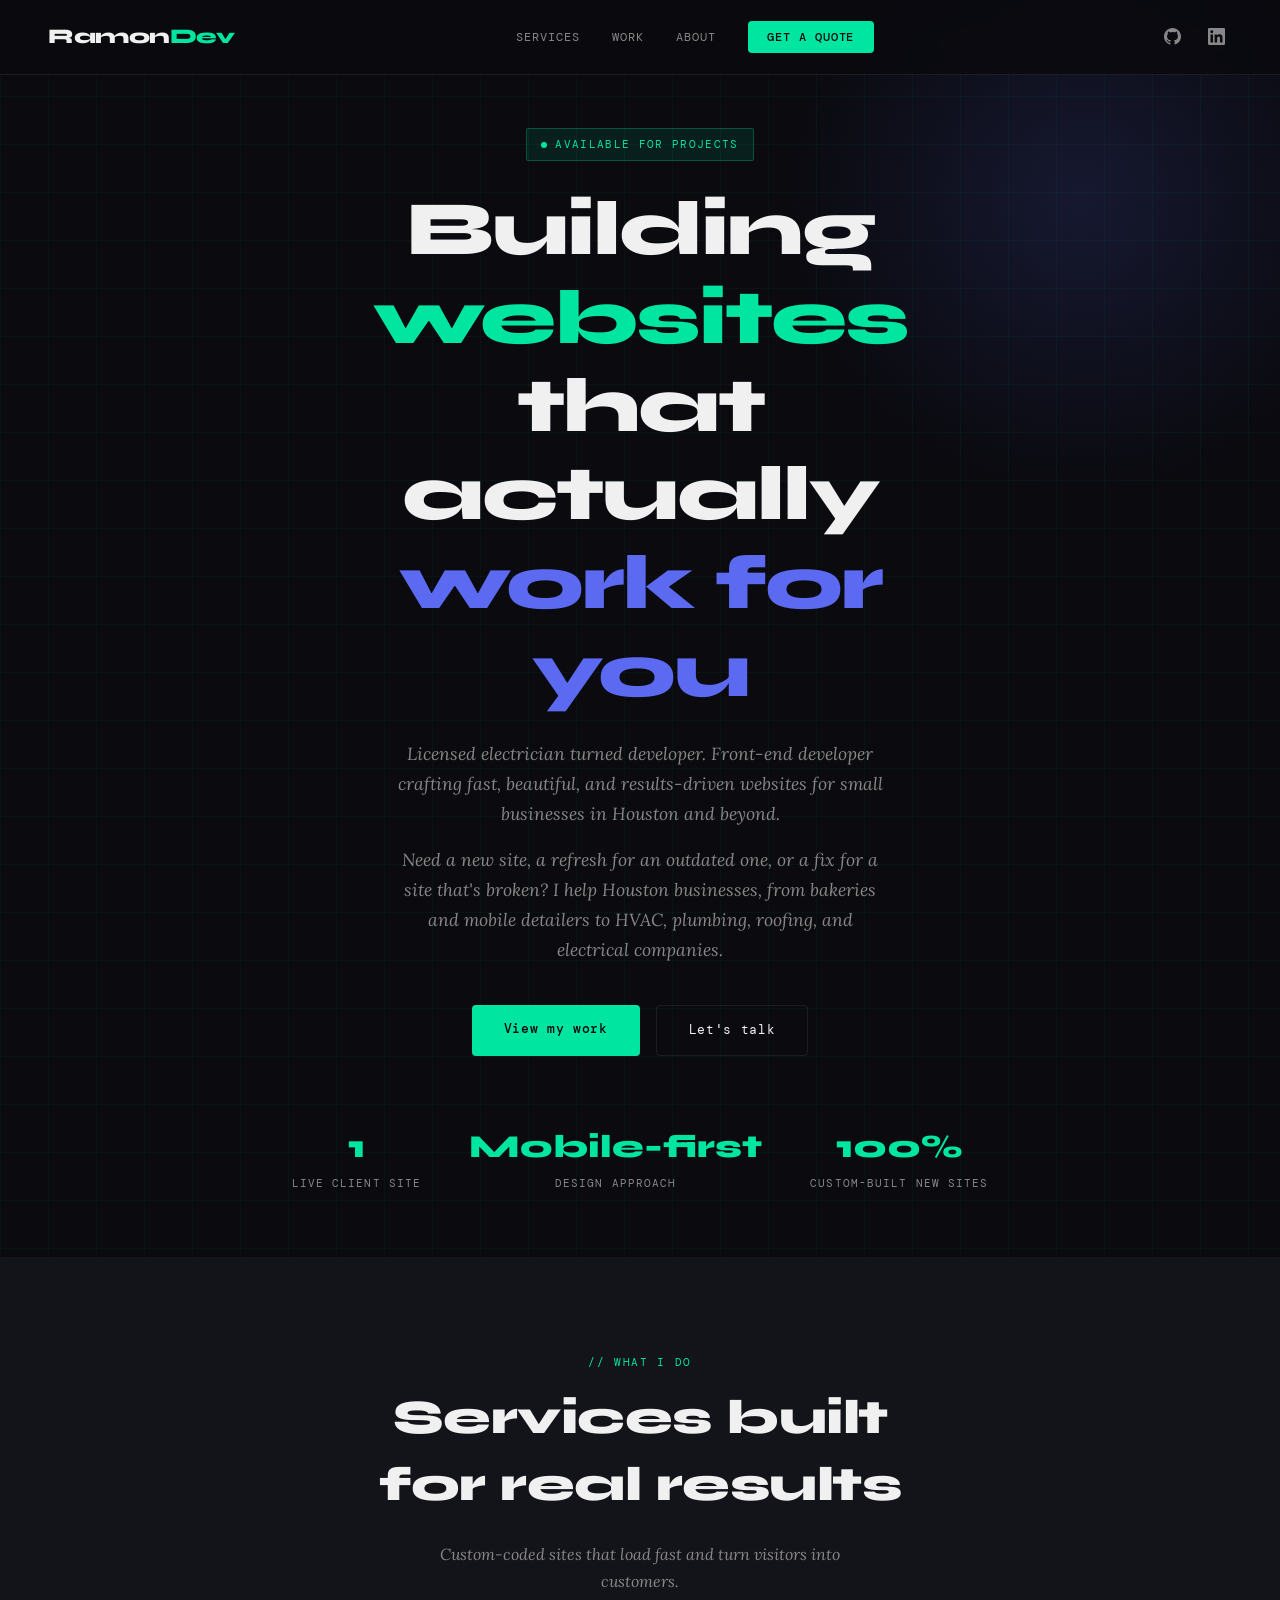
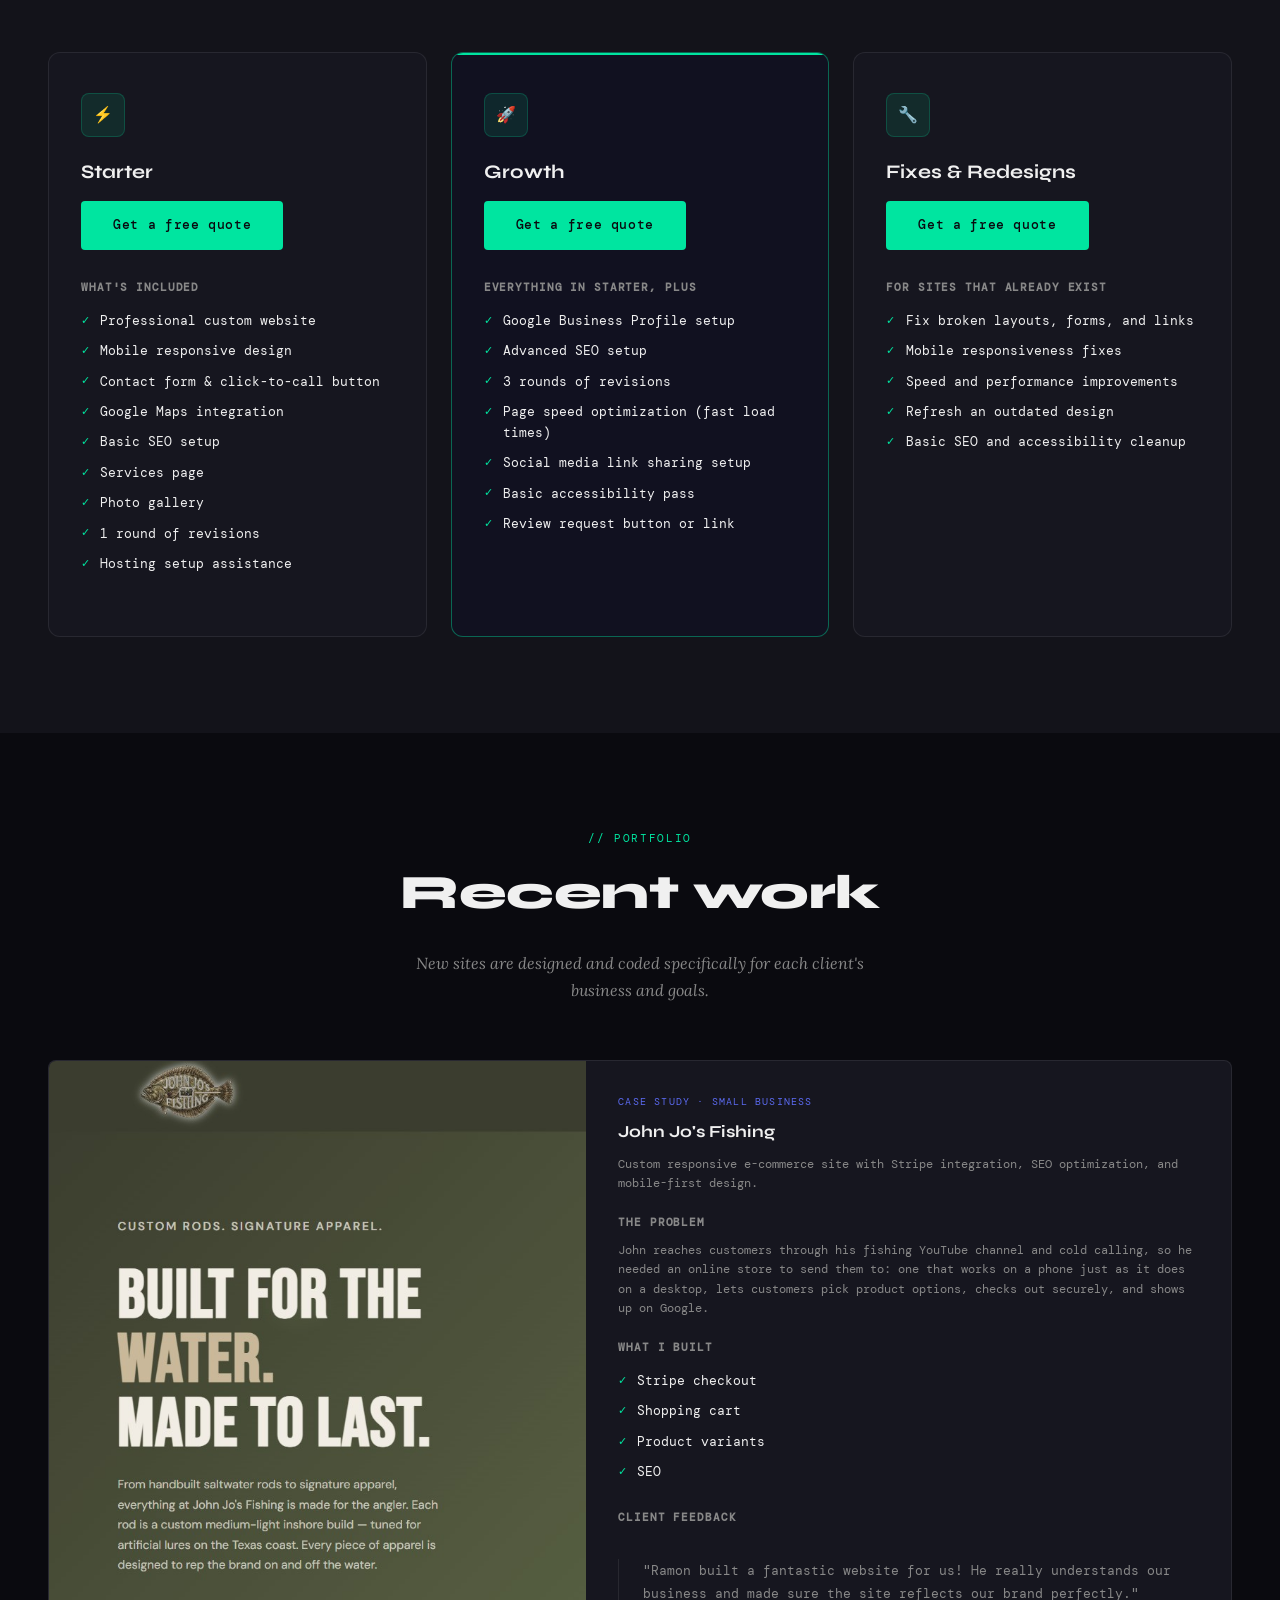
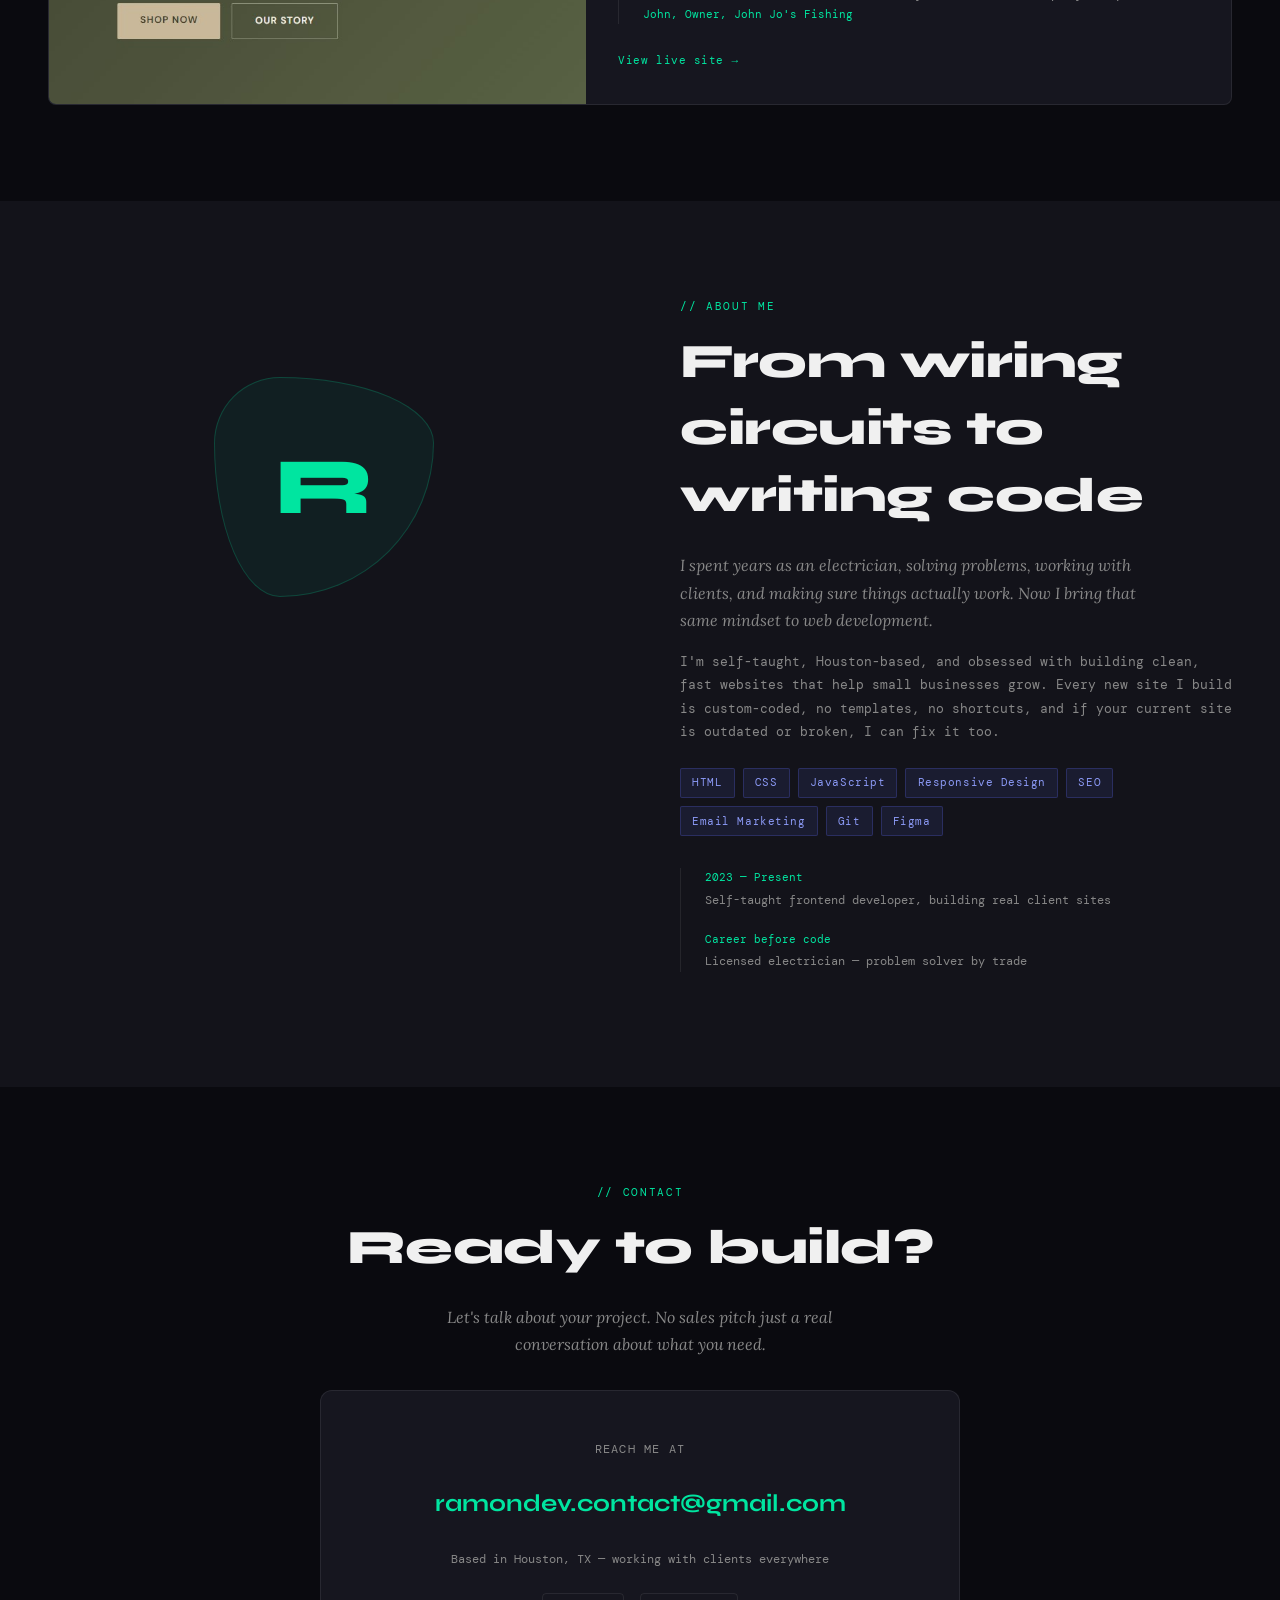
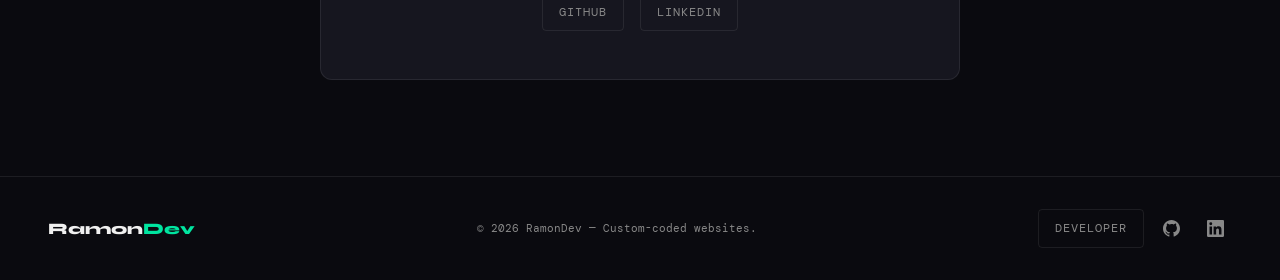
==== commit bf28789b: "polish portfolio: honest stats, new packages, case study, developer page, SEO - replace placeholder " ====
--- a/index.html
+++ b/index.html
@@ -3,8 +3,26 @@
 <head>
 <meta charset="UTF-8">
 <meta name="viewport" content="width=device-width, initial-scale=1.0">
-<meta name="description" content="Ramon Medina Jr — Front-end developer crafting fast, custom websites for small businesses in Houston and beyond. No templates, no shortcuts.">
-<title>RamonDev</title>
+<meta name="description" content="Ramon Medina Jr — Houston front-end developer building fast, custom-coded websites for small businesses. New sites, redesigns, and fixes. Get a free quote.">
+<title>RamonDev | Custom Websites for Houston Small Businesses</title>
+<link rel="canonical" href="https://ramondeveloper.netlify.app/">
+<meta name="theme-color" content="#0a0a0f">
+
+<!-- Open Graph / social sharing -->
+<meta property="og:type" content="website">
+<meta property="og:site_name" content="RamonDev">
+<meta property="og:title" content="RamonDev | Custom Websites for Houston Small Businesses">
+<meta property="og:description" content="Licensed electrician turned developer. Fast, custom-coded websites, redesigns, and fixes for small businesses in Houston and beyond.">
+<meta property="og:url" content="https://ramondeveloper.netlify.app/">
+<meta property="og:image" content="https://ramondeveloper.netlify.app/images/og-image.png">
+<meta property="og:image:width" content="1200">
+<meta property="og:image:height" content="630">
+<meta property="og:image:alt" content="RamonDev: custom websites for Houston small businesses. New sites, redesigns, and fixes.">
+<meta name="twitter:card" content="summary_large_image">
+<meta name="twitter:title" content="RamonDev | Custom Websites for Houston Small Businesses">
+<meta name="twitter:description" content="Licensed electrician turned developer. Fast, custom-coded websites, redesigns, and fixes for small businesses in Houston and beyond.">
+<meta name="twitter:image" content="https://ramondeveloper.netlify.app/images/og-image.png">
+
 <link rel="preconnect" href="https://fonts.googleapis.com">
 <link rel="preconnect" href="https://fonts.gstatic.com" crossorigin>
 <link href="https://fonts.googleapis.com/css2?family=Syne:wght@400;700;800&family=DM+Mono:wght@400;500&family=Lora:ital,wght@0,400;1,400&display=swap" rel="stylesheet">
@@ -19,7 +37,7 @@
     <li><a href="#services">Services</a></li>
     <li><a href="#work">Work</a></li>
     <li><a href="#about">About</a></li>
-    <li><a href="#contact" class="nav-cta">Hire me</a></li>
+    <li><a href="#contact" class="nav-cta">Get a quote</a></li>
   </ul>
   <div class="nav-social">
     <a href="https://github.com/Ramonmed97" target="_blank" rel="noopener noreferrer" aria-label="GitHub" class="social-icon-link">
@@ -50,8 +68,11 @@
       that actually<br>
       <span class="accent2">work for you</span>
     </h1>
+    <p class="hero-sub" style="margin-bottom:1rem;">
+      Licensed electrician turned developer. Front-end developer crafting fast, beautiful, and results-driven websites for small businesses in Houston and beyond.
+    </p>
     <p class="hero-sub">
-      Front-end developer crafting fast, beautiful, and results-driven websites for small businesses in Houston and beyond.
+      Need a new site, a refresh for an outdated one, or a fix for a site that's broken? I help Houston businesses, from bakeries and mobile detailers to HVAC, plumbing, roofing, and electrical companies.
     </p>
     <div class="hero-actions">
       <a href="#work" class="btn-primary">View my work</a>
@@ -59,16 +80,16 @@
     </div>
     <div class="hero-stats">
       <div>
-        <div class="stat-num">5+</div>
-        <div class="stat-label">Sites delivered</div>
+        <div class="stat-num">1</div>
+        <div class="stat-label">Live client site</div>
       </div>
       <div>
-        <div class="stat-num">$0</div>
-        <div class="stat-label">Template cost</div>
+        <div class="stat-num">Mobile-first</div>
+        <div class="stat-label">Design approach</div>
       </div>
       <div>
         <div class="stat-num">100%</div>
-        <div class="stat-label">Custom built</div>
+        <div class="stat-label">Custom-built new sites</div>
       </div>
     </div>
   </div>
@@ -78,17 +99,16 @@
 <section class="services" id="services">
   <div class="section-tag">// What I do</div>
   <div class="section-title">Services built<br>for real results</div>
-  <p class="section-sub">No templates. No page builders. Clean code that loads fast and converts visitors into customers.</p>
+  <p class="section-sub">Custom-coded sites that load fast and turn visitors into customers.</p>
 
   <div class="services-grid">
 
-    <!-- Standard Package -->
+    <!-- Starter Package -->
     <div class="service-card">
       <div class="service-icon">⚡</div>
-      <div class="service-name">Standard Package</div>
-      <div class="service-price-block">
-        <span class="service-price-main">$2,500</span>
-        <span class="service-price-retainer">+ $250/month retainer</span>
+      <div class="service-name">Starter</div>
+      <div class="service-price-block">
+        <a href="#contact" class="btn-primary">Get a free quote</a>
       </div>
 
       <div class="service-section-label">What's included</div>
@@ -104,71 +124,130 @@
         <li>Hosting setup assistance</li>
       </ul>
 
+      <!-- TODO: UNCOMMENT AFTER 2 SALES - new retainer pricing -->
+      <!-- STARTER retainer (no retainer required, optional plan)
       <div class="service-divider"></div>
 
-      <div class="service-section-label">Retainer includes</div>
-      <ul class="service-list">
-        <li>Monthly content updates</li>
-        <li>Basic website maintenance</li>
-        <li>Security &amp; uptime monitoring</li>
-        <li>Monthly check-in email update</li>
-      </ul>
-    </div>
-
-    <!-- Premium Package -->
+      <div class="service-section-label">Optional hosting &amp; updates plan</div>
+      <div class="service-price-block">
+        <span class="service-price-main">Optional</span>
+        <span class="service-price-retainer">$50/month hosting and updates plan. No retainer required.</span>
+      </div>
+      -->
+    </div>
+
+    <!-- Growth Package -->
     <div class="service-card service-card--featured">
-      <div class="service-badge">Most Popular</div>
       <div class="service-icon">🚀</div>
-      <div class="service-name">Premium Package</div>
-      <div class="service-price-block">
-        <span class="service-price-main">$3,500</span>
-        <span class="service-price-retainer">+ $400/month retainer</span>
-      </div>
-
-      <div class="service-section-label">Everything in Standard, plus</div>
-      <ul class="service-list">
-        <li>AI receptionist chatbot (qualifies leads 24/7)</li>
-        <li>Missed call text-back system</li>
-        <li>Automated lead delivery via text, email, or dashboard</li>
+      <div class="service-name">Growth</div>
+      <div class="service-price-block">
+        <a href="#contact" class="btn-primary">Get a free quote</a>
+      </div>
+
+      <div class="service-section-label">Everything in Starter, plus</div>
+      <ul class="service-list">
         <li>Google Business Profile setup</li>
         <li>Advanced SEO setup</li>
         <li>3 rounds of revisions</li>
-        <li>Priority support</li>
-      </ul>
-
+        <li>Page speed optimization (fast load times)</li>
+        <li>Social media link sharing setup</li>
+        <li>Basic accessibility pass</li>
+        <li>Review request button or link</li>
+      </ul>
+
+      <!-- TODO: UNCOMMENT AFTER 2 SALES - new retainer pricing -->
+      <!-- GROWTH retainer and analytics setup
       <div class="service-divider"></div>
 
-      <div class="service-section-label">Retainer includes</div>
-      <ul class="service-list">
-        <li>AI system monitoring &amp; upkeep</li>
-        <li>Monthly check-in call or update summary</li>
-        <li>Content updates</li>
-        <li>Security &amp; uptime monitoring</li>
-        <li>Priority support response</li>
-      </ul>
-    </div>
-
-  </div>
+      <div class="service-section-label">Monthly retainer</div>
+      <div class="service-price-block">
+        <span class="service-price-main">$100-$150</span>
+        <span class="service-price-retainer">per month</span>
+      </div>
+      <ul class="service-list">
+        <li>Hosting help</li>
+        <li>Small content updates (capped at 1-2 hours/month)</li>
+        <li>Uptime checks</li>
+        <li>One-page monthly report (visitors, calls, form fills, one recommendation)</li>
+      </ul>
+
+      <div class="service-divider"></div>
+
+      <div class="service-section-label">Included in the build</div>
+      <ul class="service-list">
+        <li>One-time analytics setup (GA4, Search Console, click-to-call and form tracking)</li>
+      </ul>
+      -->
+    </div>
+
+    <!-- Fixes & Redesigns -->
+    <div class="service-card">
+      <div class="service-icon">🔧</div>
+      <div class="service-name">Fixes &amp; Redesigns</div>
+      <div class="service-price-block">
+        <a href="#contact" class="btn-primary">Get a free quote</a>
+      </div>
+
+      <div class="service-section-label">For sites that already exist</div>
+      <ul class="service-list">
+        <li>Fix broken layouts, forms, and links</li>
+        <li>Mobile responsiveness fixes</li>
+        <li>Speed and performance improvements</li>
+        <li>Refresh an outdated design</li>
+        <li>Basic SEO and accessibility cleanup</li>
+        <!-- TODO: add Shopify store fixes here only after you have hands-on Shopify experience -->
+      </ul>
+    </div>
+
+  </div>
+
+  <!-- TODO: UNCOMMENT AFTER 2 SALES - new retainer pricing -->
+  <!-- Note below the packages
+  <p class="section-sub">Retainer terms are written in your agreement: hours cap, response time, and report format.</p>
+  -->
+
 </section>
 
 <!-- WORK -->
 <section id="work">
   <div class="section-tag">// Portfolio</div>
   <div class="section-title">Recent work</div>
-  <p class="section-sub">Every site is built from scratch designed and coded specifically for each client's business and goals.</p>
+  <p class="section-sub">New sites are designed and coded specifically for each client's business and goals.</p>
 
   <div class="work-grid">
-    <a class="project-card" href="https://johnjosfishing.netlify.app/" target="_blank" rel="noopener noreferrer">
+    <!-- CASE STUDY: John Jo's Fishing -->
+    <article class="project-card case-study">
       <div class="project-thumb thumb-1">
-        <img src="https://johnjosfishing.netlify.app/logo.png" alt="John Jo Fishing logo" class="thumb-logo">
+        <img src="images/johnjos-screenshot.jpg" alt="Screenshot of the John Jo's Fishing homepage showing custom rods and signature apparel, with Shop Now and Our Story buttons" class="case-study-shot">
       </div>
       <div class="project-info">
-        <div class="project-tag">Small Business</div>
-        <div class="project-name">Client Website - John Jo's Fishing</div>
-        <p class="project-desc">Custom responsive site with stripe integration, SEO optimization, and mobile-first design.</p>
-        <div class="project-link">View project →</div>
-      </div>
-    </a>
+        <div class="project-tag">Case Study · Small Business</div>
+        <div class="project-name">John Jo's Fishing</div>
+        <p class="project-desc">Custom responsive e-commerce site with Stripe integration, SEO optimization, and mobile-first design.</p>
+
+        <div class="service-section-label">The problem</div>
+        <p class="project-desc">John reaches customers through his fishing YouTube channel and cold calling, so he needed an online store to send them to: one that works on a phone just as it does on a desktop, lets customers pick product options, checks out securely, and shows up on Google.</p>
+
+        <div class="service-section-label">What I built</div>
+        <ul class="service-list">
+          <li>Stripe checkout</li>
+          <li>Shopping cart</li>
+          <li>Product variants</li>
+          <li>SEO</li>
+        </ul>
+
+        <div class="service-section-label">Client feedback</div>
+        <blockquote class="journey-line">
+          <p class="about-body">"Ramon built a fantastic website for us! He really understands our business and made sure the site reflects our brand perfectly."</p>
+          <div class="journey-year">John, Owner, John Jo's Fishing</div>
+        </blockquote>
+
+        <a href="https://johnjosfishing.netlify.app/" target="_blank" rel="noopener" class="project-link">View live site →</a>
+      </div>
+    </article>
+    <!-- RESTORE LATER: placeholder cards removed until the projects are finished.
+         Move them back above this comment (inside .work-grid) when ready.
+
     <div class="project-card">
       <div class="project-thumb thumb-2">
         <div class="thumb-label">Project coming soon</div>
@@ -189,6 +268,7 @@
         <p class="project-desc">HTML/CSS/JS fishing companion app — built to track spots, catches, and conditions.(work in progress)</p>
       </div>
     </div>
+    -->
   </div>
 </section>
 
@@ -205,7 +285,7 @@
         I spent years as an electrician, solving problems, working with clients, and making sure things actually work. Now I bring that same mindset to web development.
       </p>
       <p class="about-body">
-        I'm self-taught, Houston-based, and obsessed with building clean, fast websites that help small businesses grow. Every site I build is custom, no templates, no shortcuts.
+        I'm self-taught, Houston-based, and obsessed with building clean, fast websites that help small businesses grow. Every new site I build is custom-coded, no templates, no shortcuts, and if your current site is outdated or broken, I can fix it too.
       </p>
 
       <div class="skills-list">
@@ -255,8 +335,9 @@
 
 <footer>
   <div class="footer-logo">Ramon<span>Dev</span></div>
-  <div>© 2025 RamonDev — Built from scratch, no templates.</div>
+  <div>© 2026 RamonDev — Custom-coded websites.</div>
   <div class="footer-social">
+    <a href="developer.html" class="contact-link">Developer</a>
     <a href="https://github.com/Ramonmed97" target="_blank" rel="noopener noreferrer" aria-label="GitHub" class="social-icon-link">
       <svg viewBox="0 0 24 24" fill="currentColor" aria-hidden="true"><path d="M12 0C5.374 0 0 5.373 0 12c0 5.302 3.438 9.8 8.207 11.387.599.111.793-.261.793-.577v-2.234c-3.338.726-4.033-1.416-4.033-1.416-.546-1.387-1.333-1.756-1.333-1.756-1.089-.745.083-.729.083-.729 1.205.084 1.839 1.237 1.839 1.237 1.07 1.834 2.807 1.304 3.492.997.107-.775.418-1.305.762-1.604-2.665-.305-5.467-1.334-5.467-5.931 0-1.311.469-2.381 1.236-3.221-.124-.303-.535-1.524.117-3.176 0 0 1.008-.322 3.301 1.23A11.509 11.509 0 0112 5.803c1.02.005 2.047.138 3.006.404 2.291-1.552 3.297-1.23 3.297-1.23.653 1.653.242 2.874.118 3.176.77.84 1.235 1.911 1.235 3.221 0 4.609-2.807 5.624-5.479 5.921.43.372.823 1.102.823 2.222v3.293c0 .319.192.694.801.576C20.566 21.797 24 17.3 24 12c0-6.627-5.373-12-12-12z"/></svg>
     </a>
--- a/style.css
+++ b/style.css
@@ -61,6 +61,7 @@
   font-size: 1.3rem;
   letter-spacing: -0.5px;
   color: var(--text);
+  cursor: pointer;
 }
 
 .logo span {
@@ -342,7 +343,7 @@
 
 .services-grid {
   display: grid;
-  grid-template-columns: 1fr 1fr;
+  grid-template-columns: repeat(3, 1fr);
   gap: 1.5rem;
   margin-top: 2.5rem;
 }
@@ -575,6 +576,74 @@
   display: block;
 }
 
+/* Case study layout (screenshot left, details right) */
+.case-study {
+  grid-column: 1 / -1;
+  display: grid;
+  grid-template-columns: 1fr 1.2fr;
+  cursor: default;
+}
+
+.case-study-shot {
+  width: 100%;
+  height: 100%;
+  object-fit: cover;
+  object-position: left top;
+}
+
+.case-study:hover {
+  transform: none;
+  border-color: var(--border);
+}
+
+.case-study .project-thumb {
+  height: auto;
+  min-height: 280px;
+}
+
+.case-study .project-info {
+  padding: 2rem;
+}
+
+.case-study .service-section-label {
+  margin-top: 1.25rem;
+}
+
+.case-study a.project-link {
+  display: inline-block;
+  margin-top: 1.5rem;
+  text-decoration: none;
+}
+
+/* Developer page: center everything */
+.dev-page section {
+  text-align: center;
+}
+
+.dev-page .section-sub {
+  margin-left: auto;
+  margin-right: auto;
+}
+
+.dev-page .skills-list {
+  justify-content: center;
+}
+
+.dev-page .service-list,
+.dev-page .project-info {
+  text-align: left;
+}
+
+.dev-page .work-grid {
+  grid-template-columns: repeat(auto-fit, minmax(min(300px, 100%), 420px));
+  justify-content: center;
+}
+
+.dev-page .service-icon {
+  margin-left: auto;
+  margin-right: auto;
+}
+
 /* ===========================
    ABOUT
 =========================== */
@@ -865,6 +934,11 @@
   .hero { padding: 7rem 2rem 4rem; }
   section { padding: 5rem 2rem; }
   .about-inner { gap: 3rem; }
+  .services-grid { grid-template-columns: 1fr 1fr; }
+  .services-grid .service-card:last-child { grid-column: 1 / -1; }
+  .dev-page #intro { padding-top: 6rem; }
+  .case-study { grid-template-columns: 1fr; }
+  .case-study .project-thumb { min-height: 200px; }
   footer { padding: 2rem; }
 }
 
@@ -953,6 +1027,11 @@
     padding: 4rem 1.5rem;
   }
 
+  /* Keep the first section on the developer page clear of the taller mobile nav */
+  .dev-page #intro {
+    padding-top: 7rem;
+  }
+
   .services-grid {
     grid-template-columns: 1fr;
     gap: 1rem;
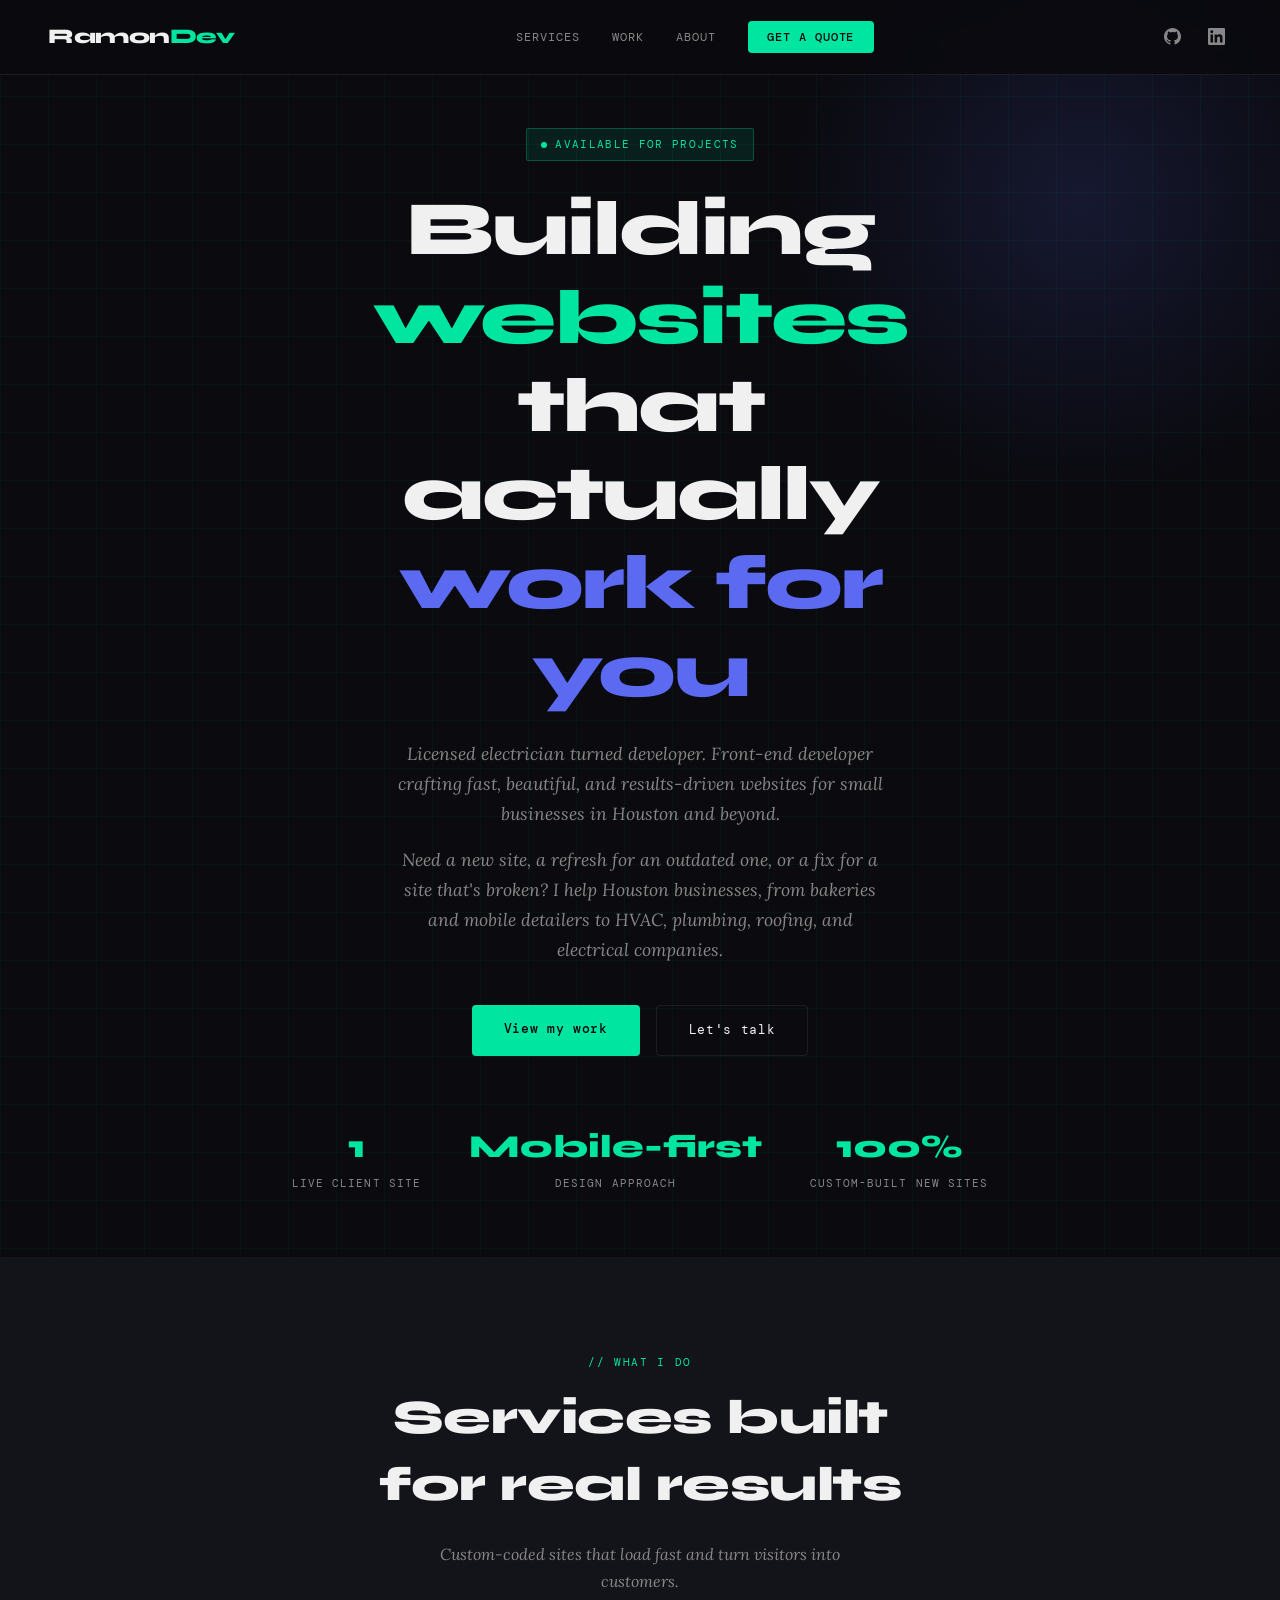
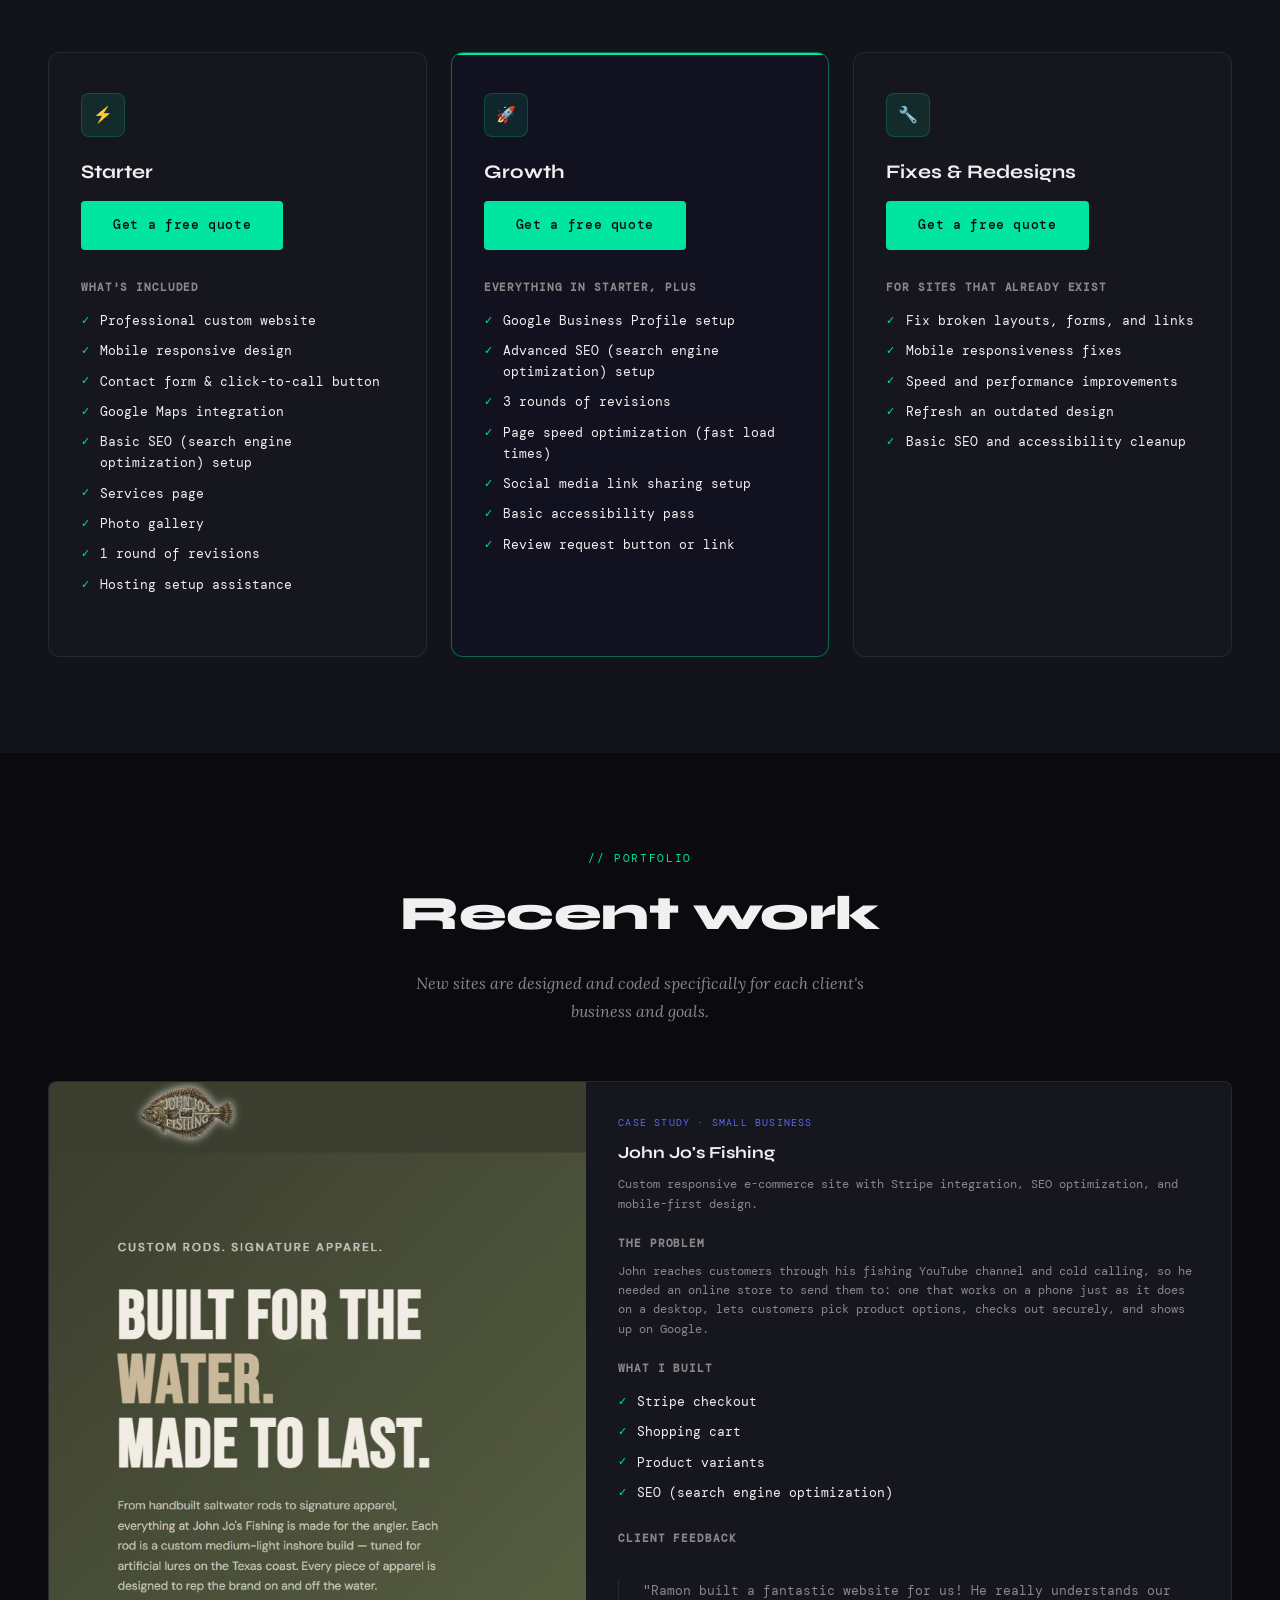
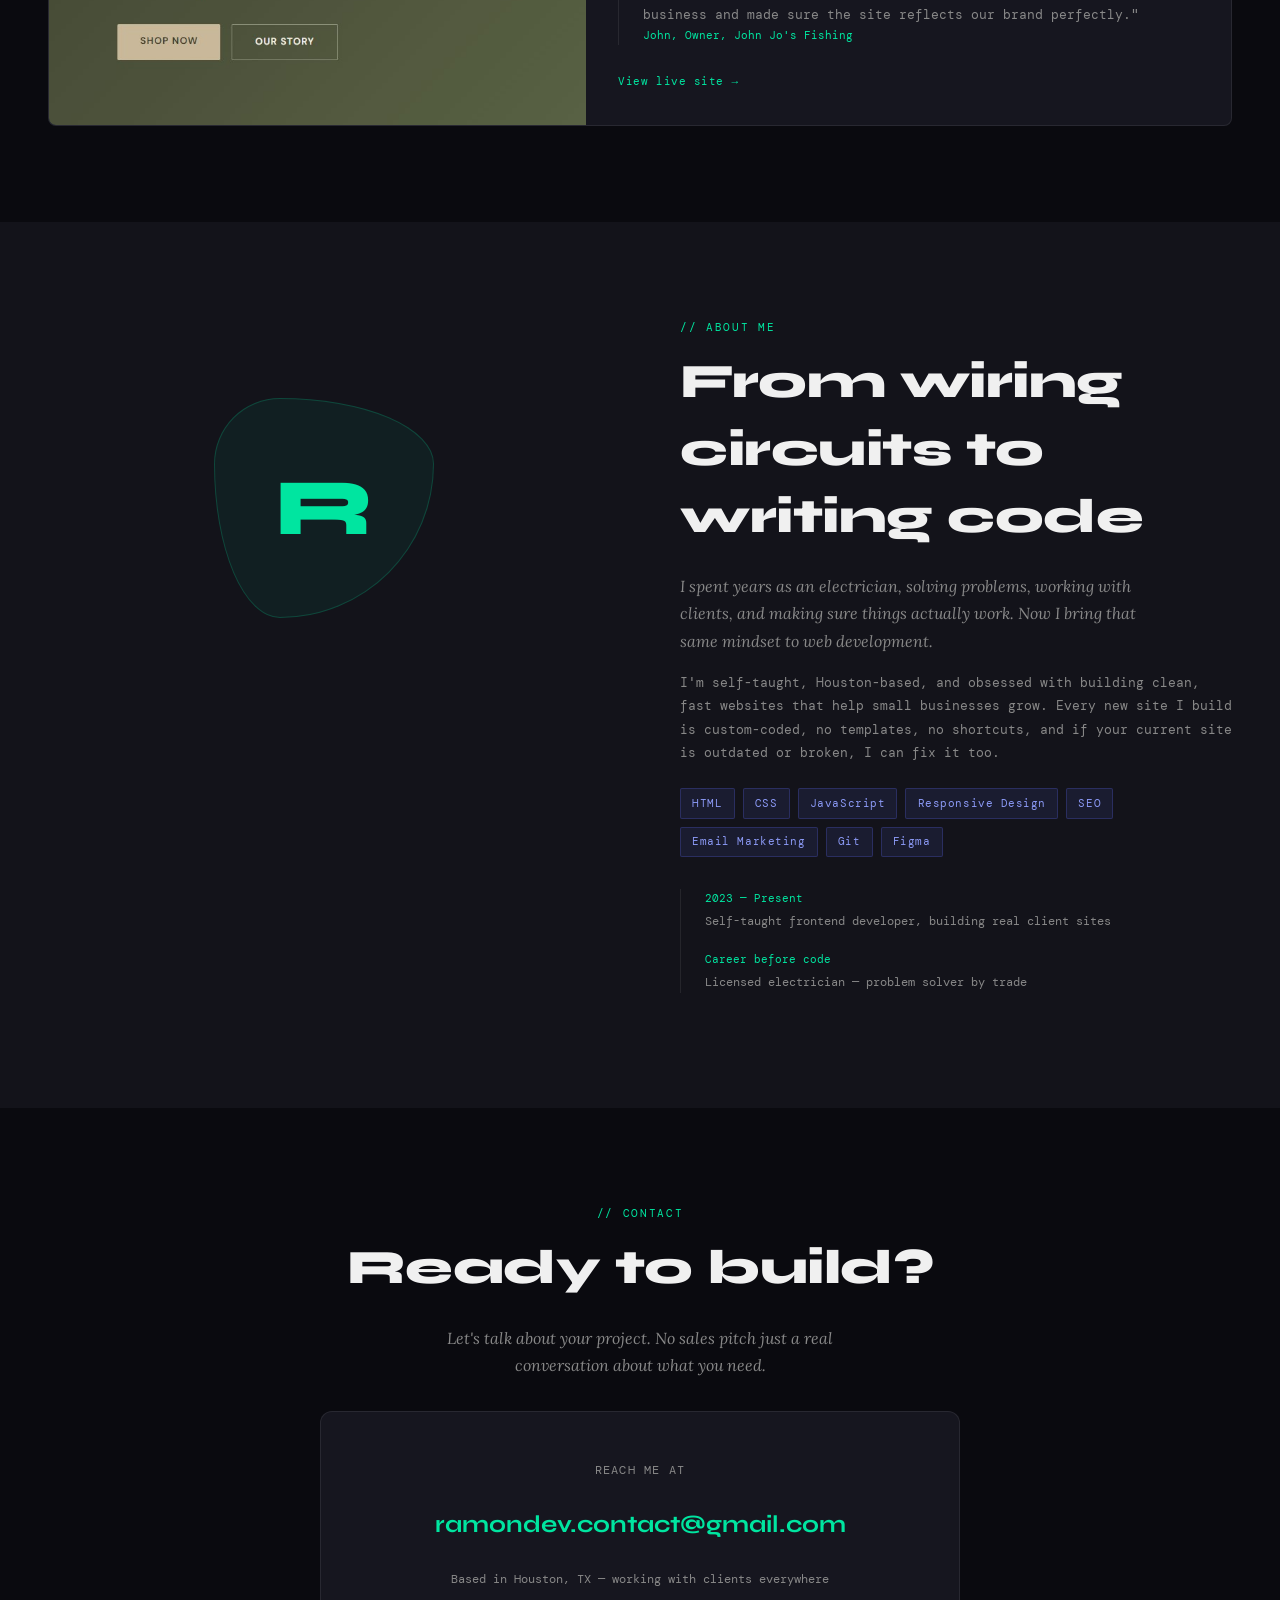
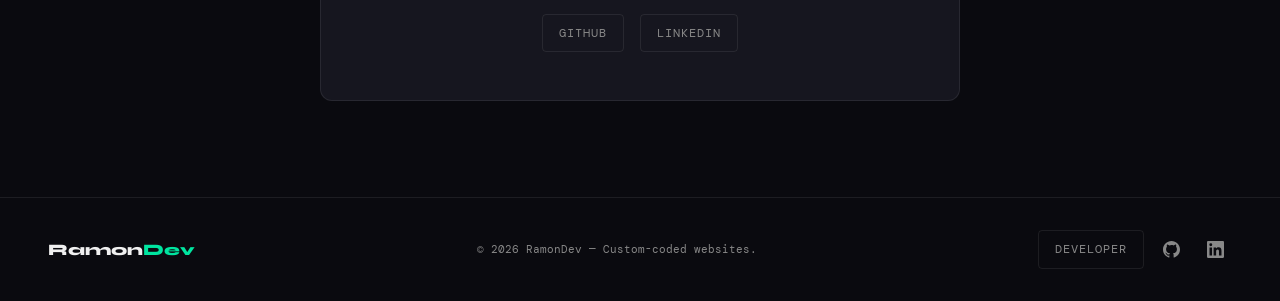
==== commit 59c75dc9: "keep URLs clean on section jumps, footer logo scroll, spell out SEO - same-page anchor clicks scroll" ====
--- a/index.html
+++ b/index.html
@@ -117,7 +117,7 @@
         <li>Mobile responsive design</li>
         <li>Contact form &amp; click-to-call button</li>
         <li>Google Maps integration</li>
-        <li>Basic SEO setup</li>
+        <li>Basic SEO (search engine optimization) setup</li>
         <li>Services page</li>
         <li>Photo gallery</li>
         <li>1 round of revisions</li>
@@ -147,7 +147,7 @@
       <div class="service-section-label">Everything in Starter, plus</div>
       <ul class="service-list">
         <li>Google Business Profile setup</li>
-        <li>Advanced SEO setup</li>
+        <li>Advanced SEO (search engine optimization) setup</li>
         <li>3 rounds of revisions</li>
         <li>Page speed optimization (fast load times)</li>
         <li>Social media link sharing setup</li>
@@ -233,7 +233,7 @@
           <li>Stripe checkout</li>
           <li>Shopping cart</li>
           <li>Product variants</li>
-          <li>SEO</li>
+          <li>SEO (search engine optimization)</li>
         </ul>
 
         <div class="service-section-label">Client feedback</div>
--- a/style.css
+++ b/style.css
@@ -639,6 +639,10 @@
   justify-content: center;
 }
 
+.dev-page .footer-logo {
+  cursor: pointer;
+}
+
 .dev-page .service-icon {
   margin-left: auto;
   margin-right: auto;
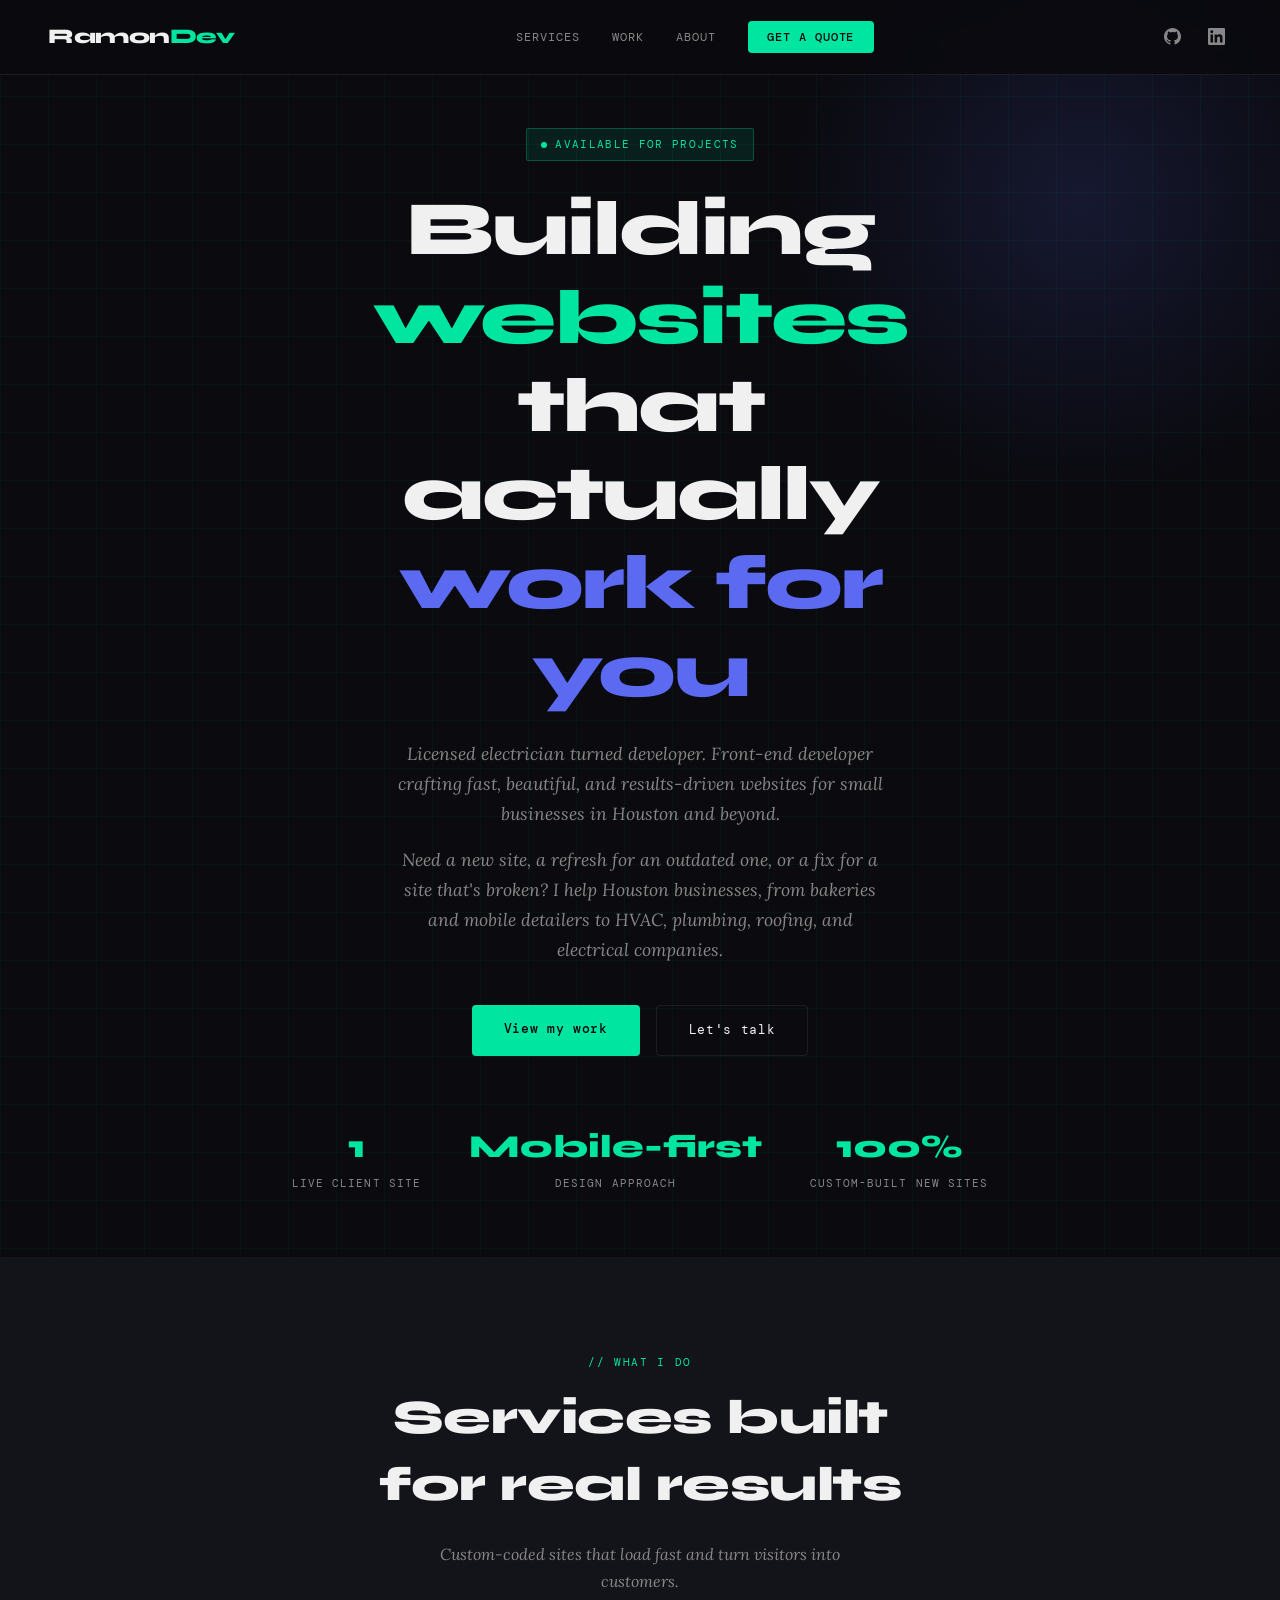
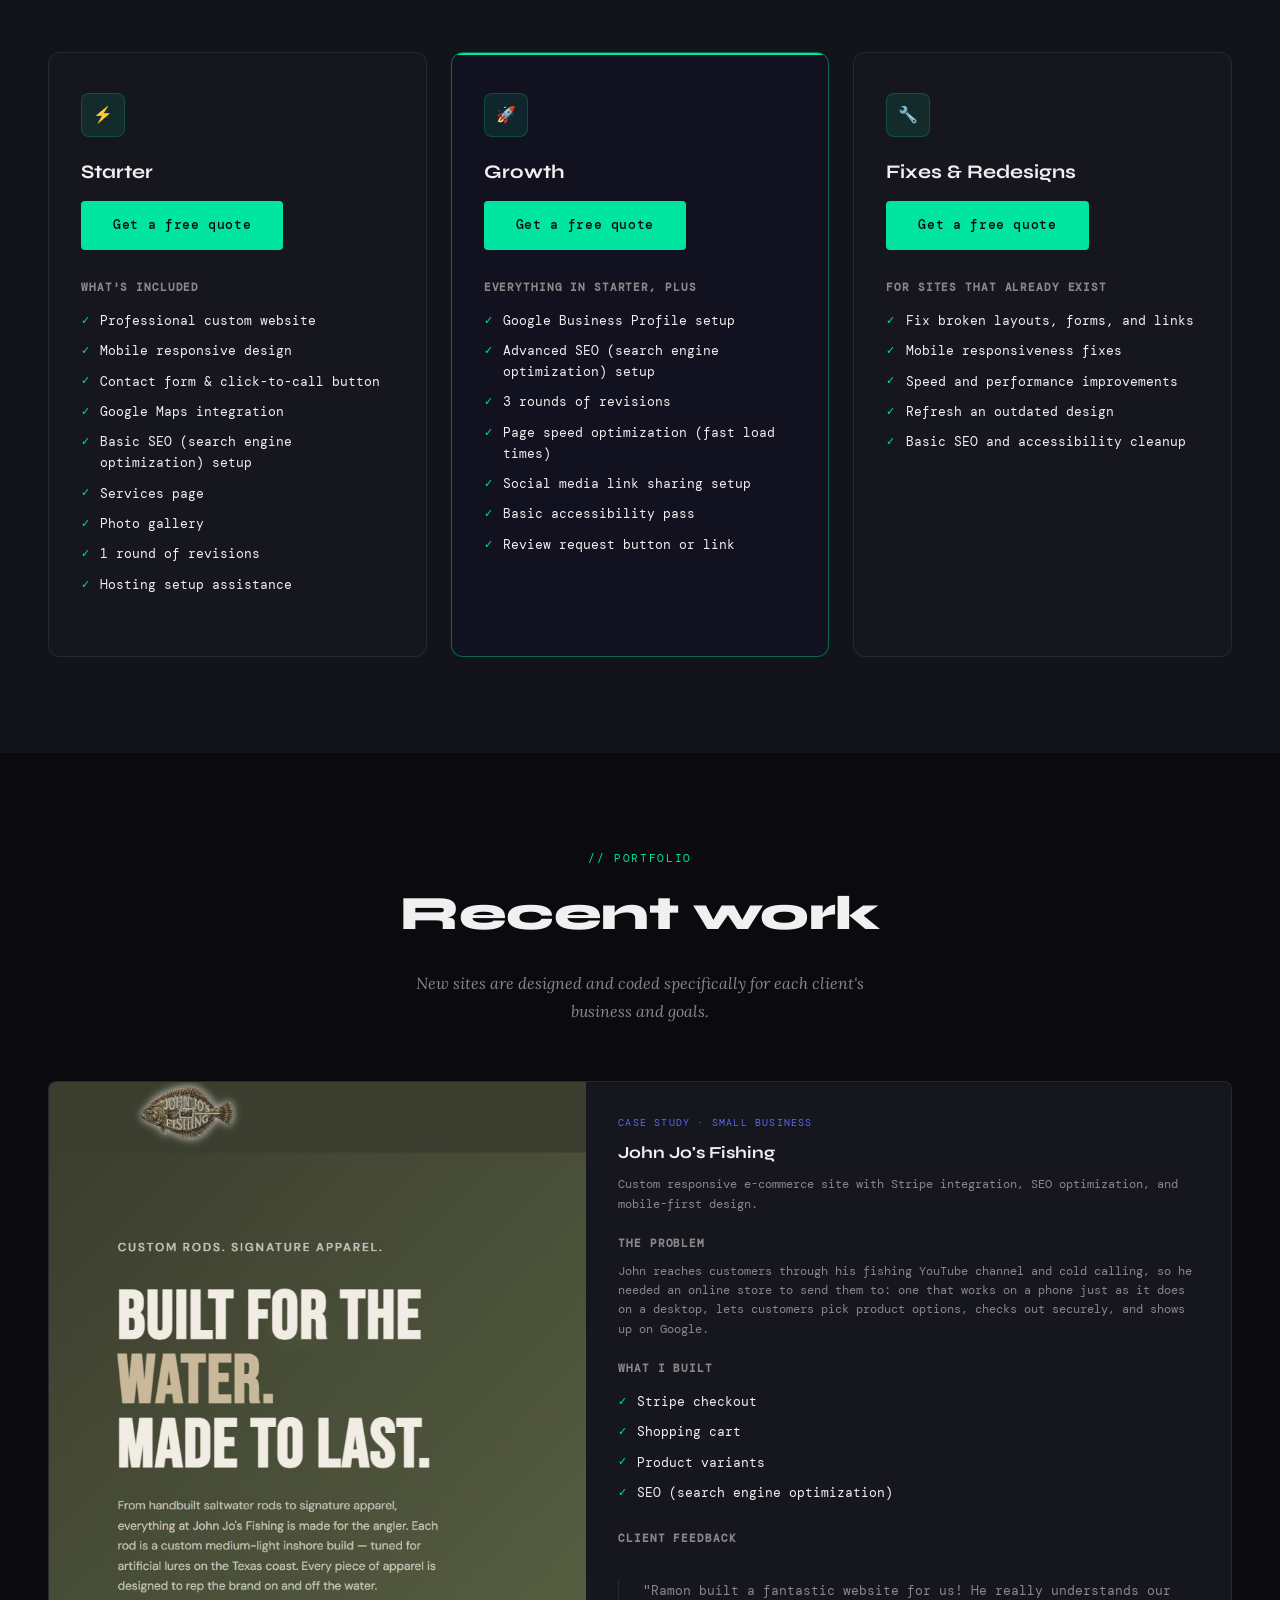
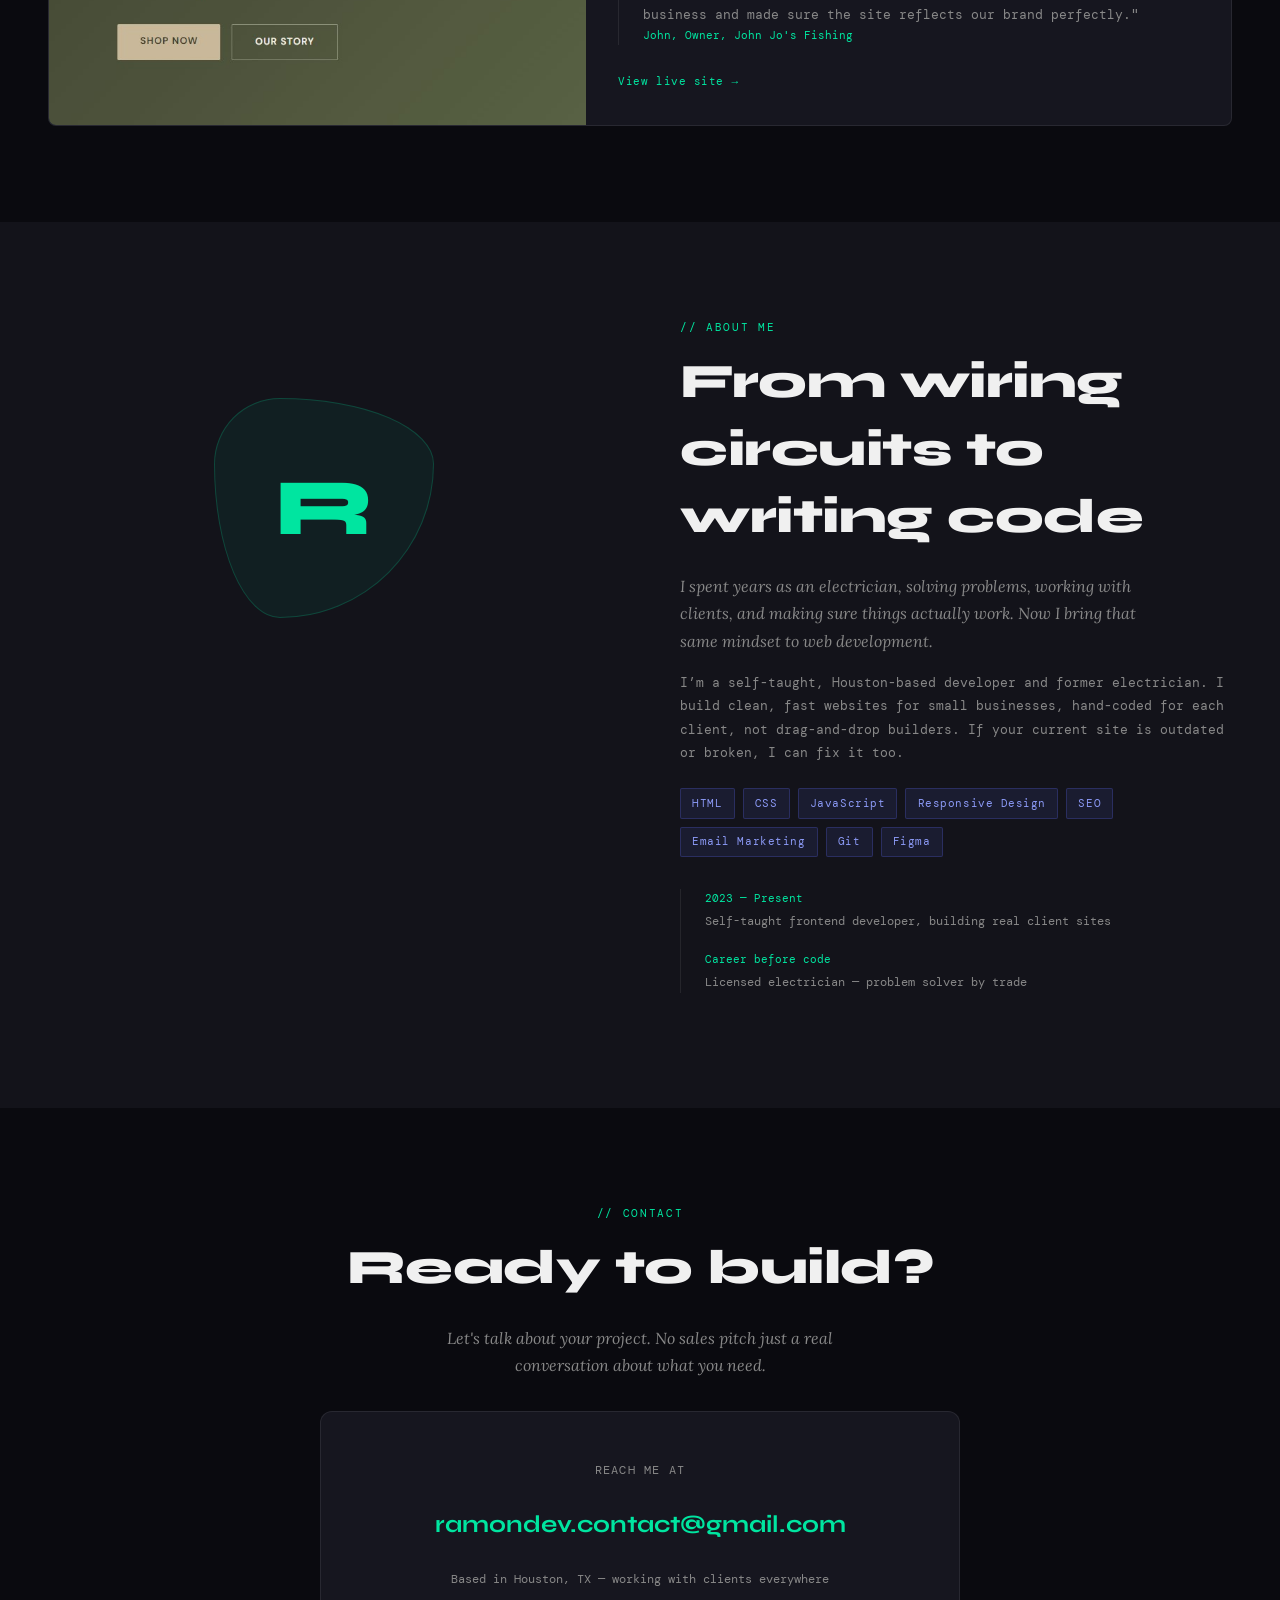
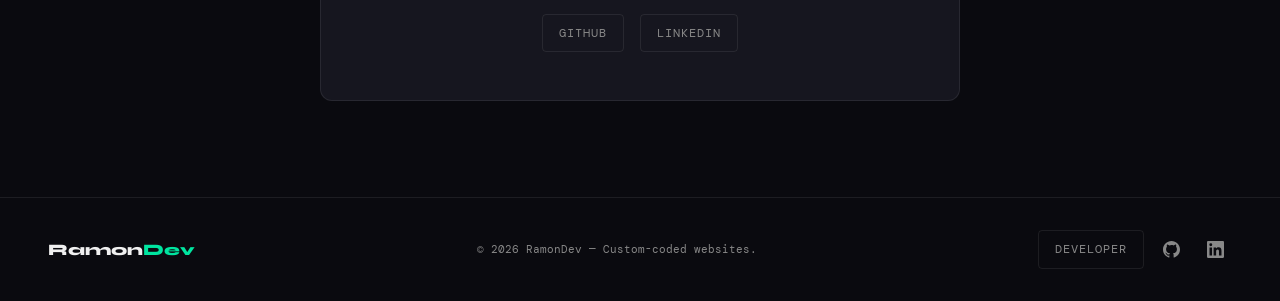
==== commit e89050c3: "update About section wording Co-Authored-By: Claude Sonnet 5.5 <noreply@anthropic.com>" ====
--- a/index.html
+++ b/index.html
@@ -285,7 +285,7 @@
         I spent years as an electrician, solving problems, working with clients, and making sure things actually work. Now I bring that same mindset to web development.
       </p>
       <p class="about-body">
-        I'm self-taught, Houston-based, and obsessed with building clean, fast websites that help small businesses grow. Every new site I build is custom-coded, no templates, no shortcuts, and if your current site is outdated or broken, I can fix it too.
+        I’m a self-taught, Houston-based developer and former electrician. I build clean, fast websites for small businesses, hand-coded for each client, not drag-and-drop builders. If your current site is outdated or broken, I can fix it too.
       </p>
 
       <div class="skills-list">
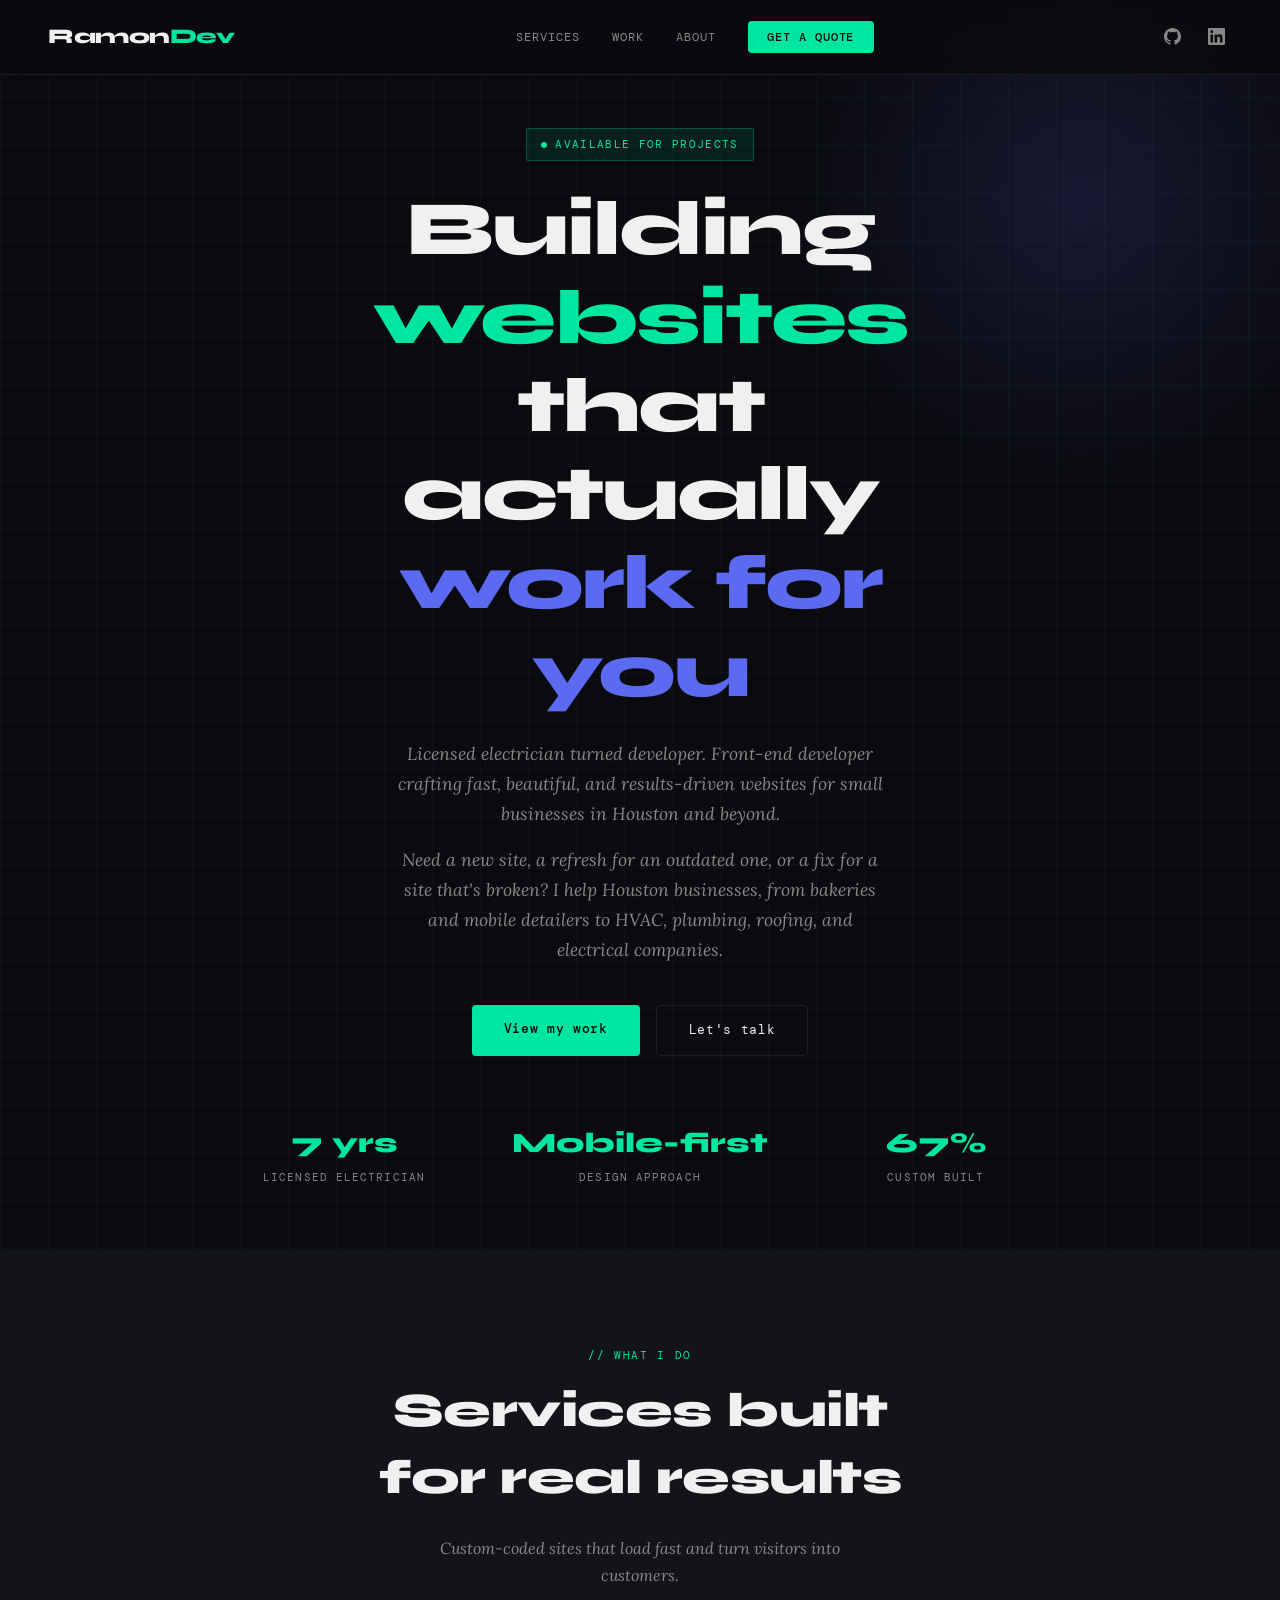
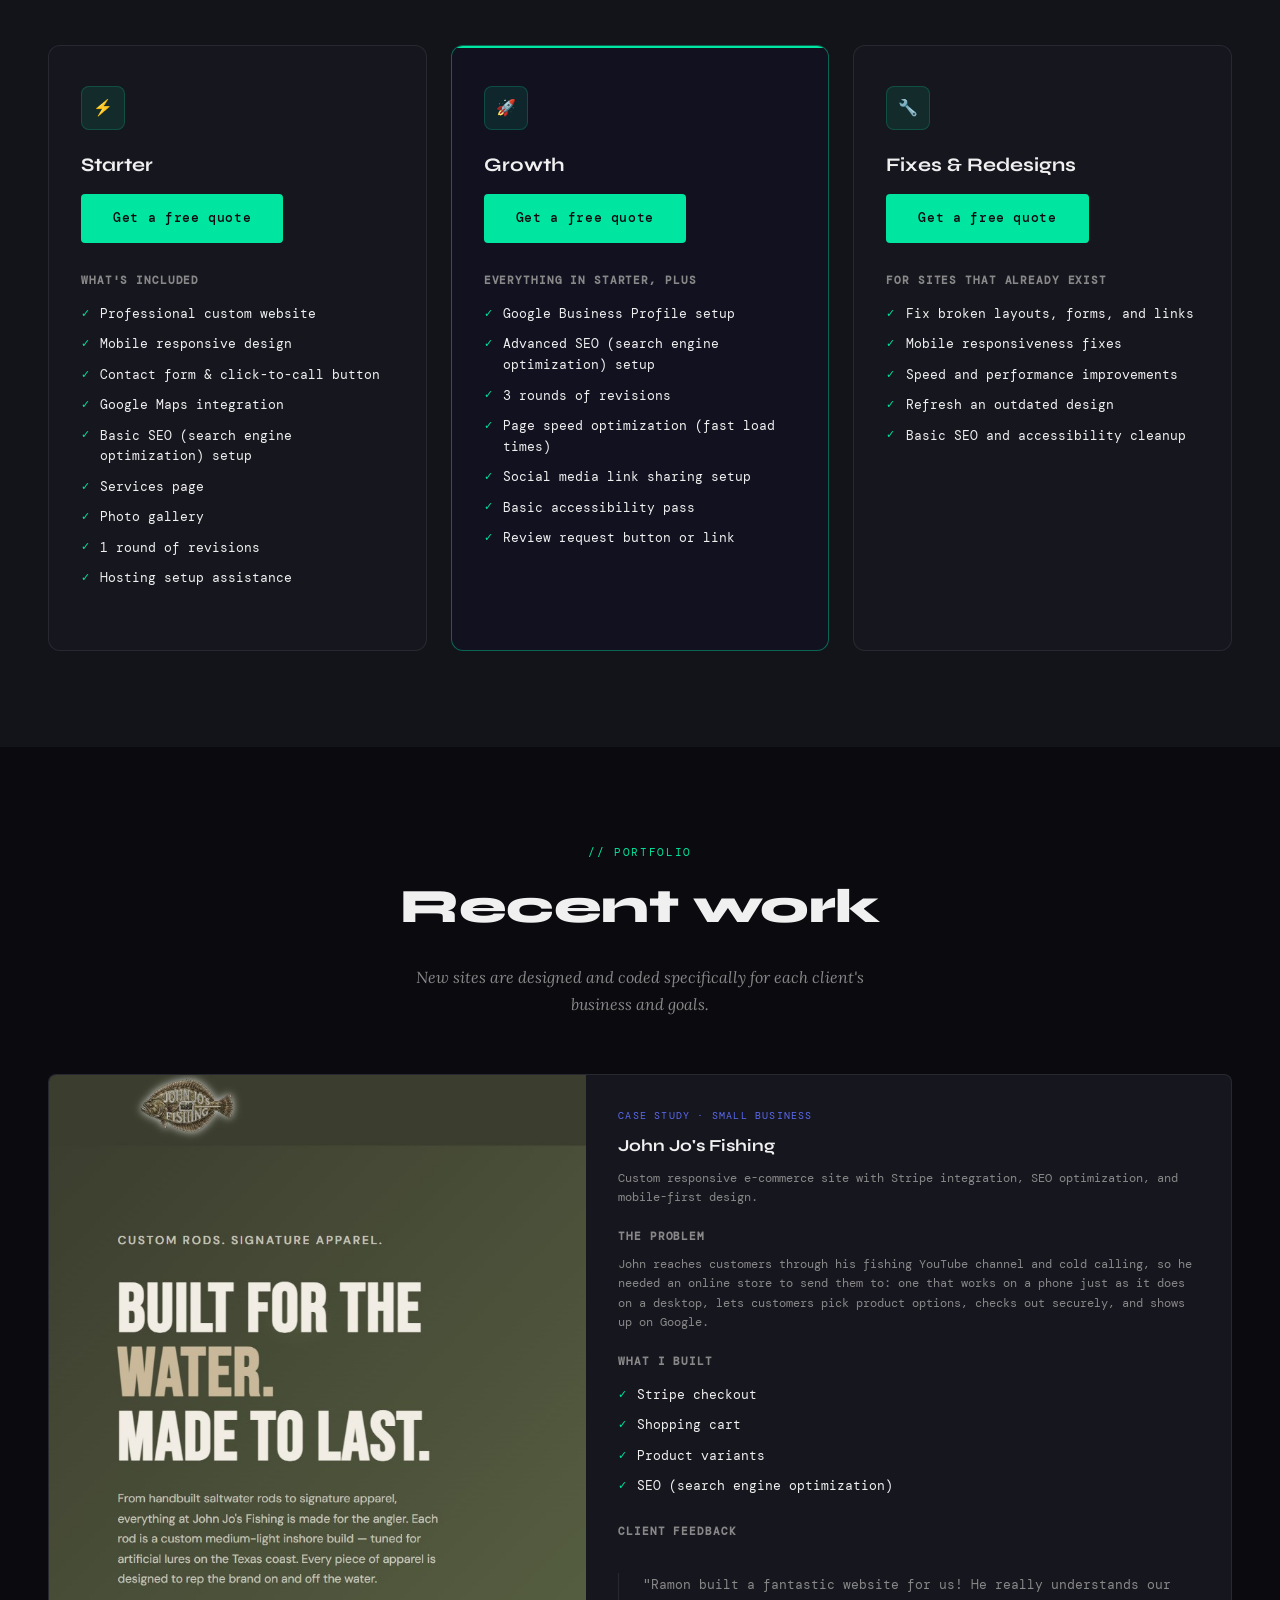
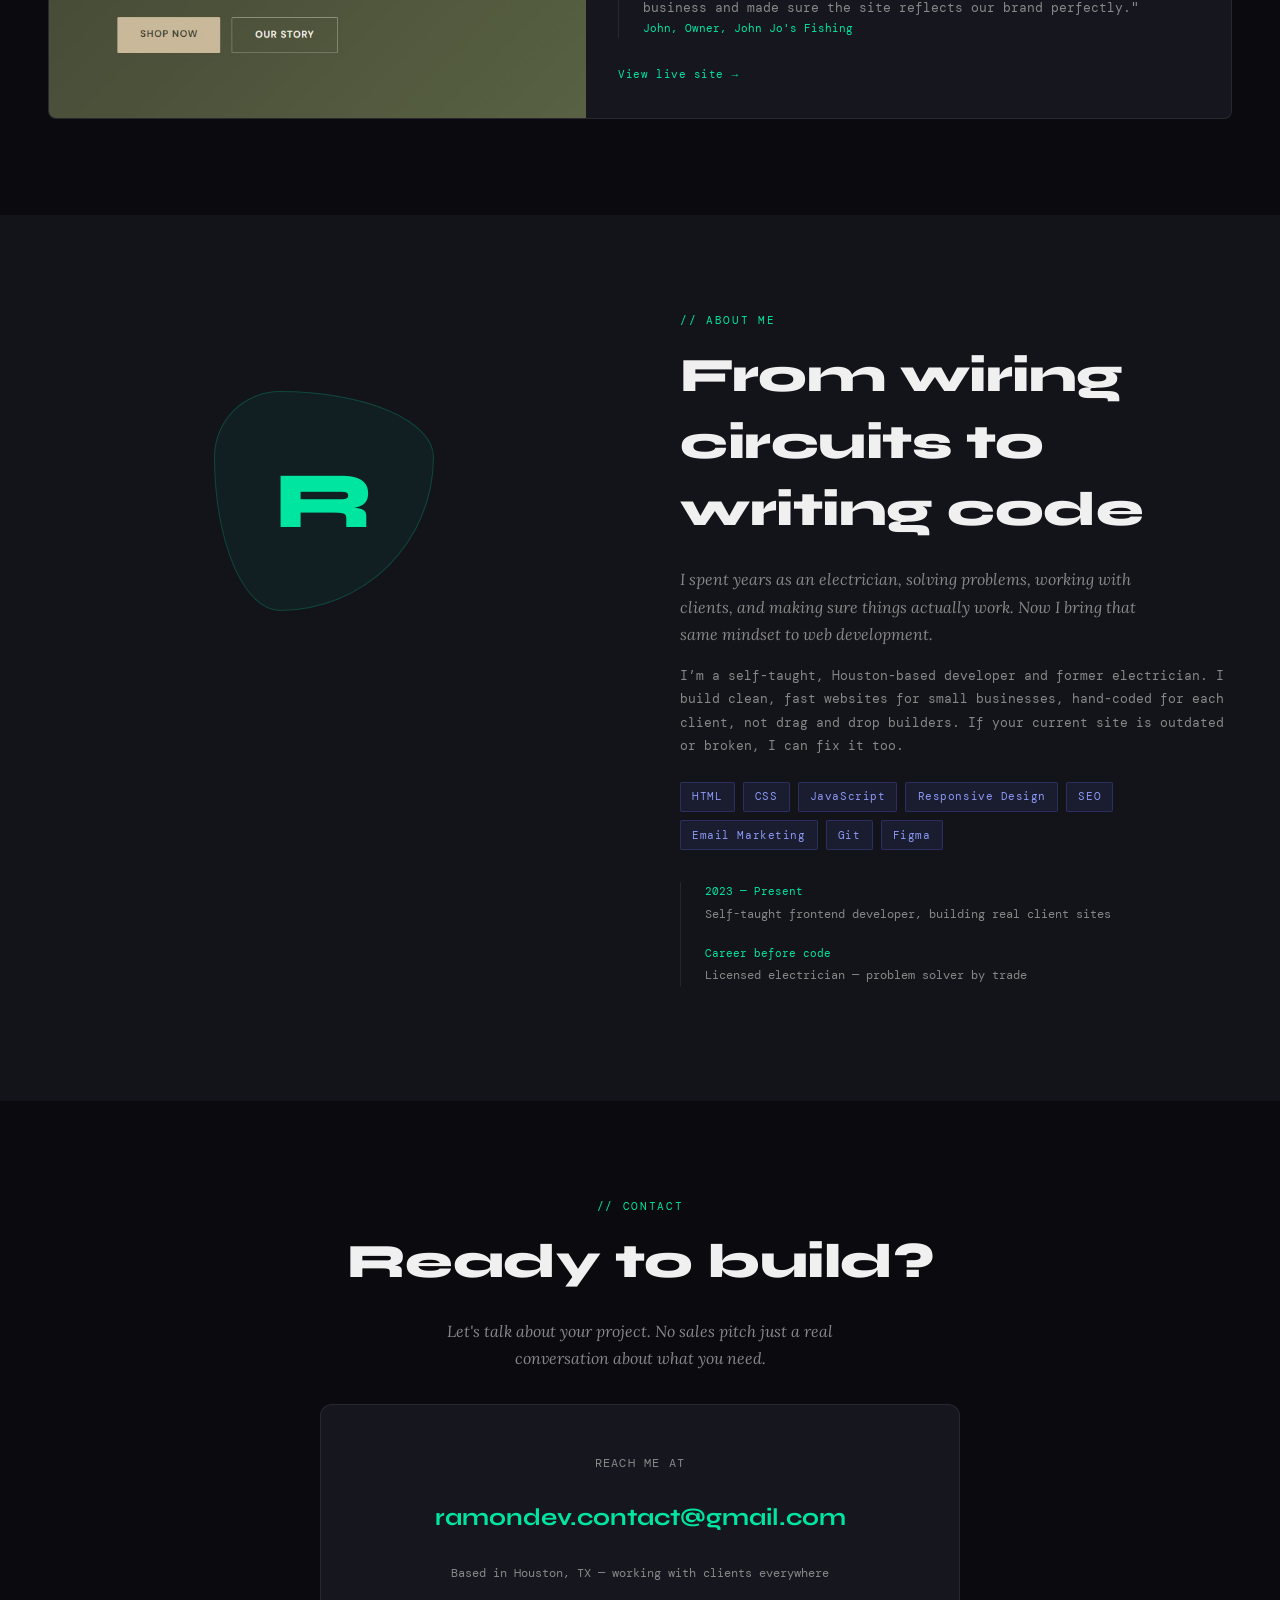
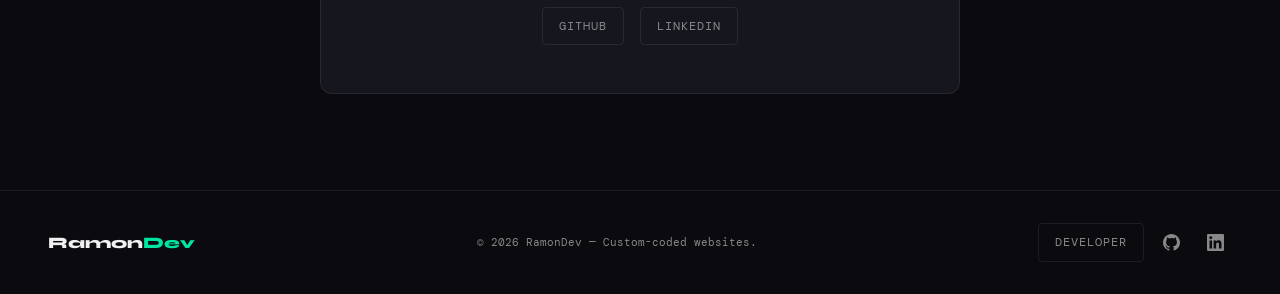
==== commit 6248a651: "update hero stats: 11 yrs electrician, equal-width columns, stack on small screens - stats: 11 yrs /" ====
--- a/index.html
+++ b/index.html
@@ -80,8 +80,8 @@
     </div>
     <div class="hero-stats">
       <div>
-        <div class="stat-num">1</div>
-        <div class="stat-label">Live client site</div>
+        <div class="stat-num">11 yrs</div>
+        <div class="stat-label">Licensed electrician</div>
       </div>
       <div>
         <div class="stat-num">Mobile-first</div>
@@ -89,7 +89,7 @@
       </div>
       <div>
         <div class="stat-num">100%</div>
-        <div class="stat-label">Custom-built new sites</div>
+        <div class="stat-label">Custom built</div>
       </div>
     </div>
   </div>
@@ -285,7 +285,7 @@
         I spent years as an electrician, solving problems, working with clients, and making sure things actually work. Now I bring that same mindset to web development.
       </p>
       <p class="about-body">
-        I’m a self-taught, Houston-based developer and former electrician. I build clean, fast websites for small businesses, hand-coded for each client, not drag-and-drop builders. If your current site is outdated or broken, I can fix it too.
+        I’m a self-taught, Houston-based developer and former electrician. I build clean, fast websites for small businesses, hand-coded for each client, not drag and drop builders. If your current site is outdated or broken, I can fix it too.
       </p>
 
       <div class="skills-list">
--- a/style.css
+++ b/style.css
@@ -255,8 +255,12 @@
 }
 
 .hero-stats {
-  display: flex;
-  gap: 3rem;
+  /* equal-width columns, each as wide as the widest stat */
+  display: grid;
+  grid-auto-flow: column;
+  grid-auto-columns: 1fr;
+  gap: 2.5rem;
+  width: max-content;
   margin-top: 4rem;
   justify-content: center;
   animation: fadeUp 0.6s ease 0.4s both;
@@ -264,7 +268,7 @@
 
 .stat-num {
   font-family: 'Syne', sans-serif;
-  font-size: 2rem;
+  font-size: 1.75rem;
   font-weight: 800;
   color: var(--accent);
 }
@@ -944,6 +948,16 @@
   .case-study { grid-template-columns: 1fr; }
   .case-study .project-thumb { min-height: 200px; }
   footer { padding: 2rem; }
+}
+
+/* Stack the hero stats in 3 rows when there isn't room for 3 equal columns */
+@media (max-width: 960px) {
+  .hero-stats {
+    grid-auto-flow: row;
+    grid-auto-columns: auto;
+    width: auto;
+    gap: 1.5rem;
+  }
 }
 
 /* ===========================
@@ -1008,12 +1022,6 @@
     font-size: clamp(2.4rem, 10vw, 3.5rem);
   }
 
-  .hero-stats {
-    gap: 1.5rem;
-    flex-wrap: wrap;
-    justify-content: center;
-  }
-
   .btn-primary,
   .btn-outline {
     min-height: 44px;
